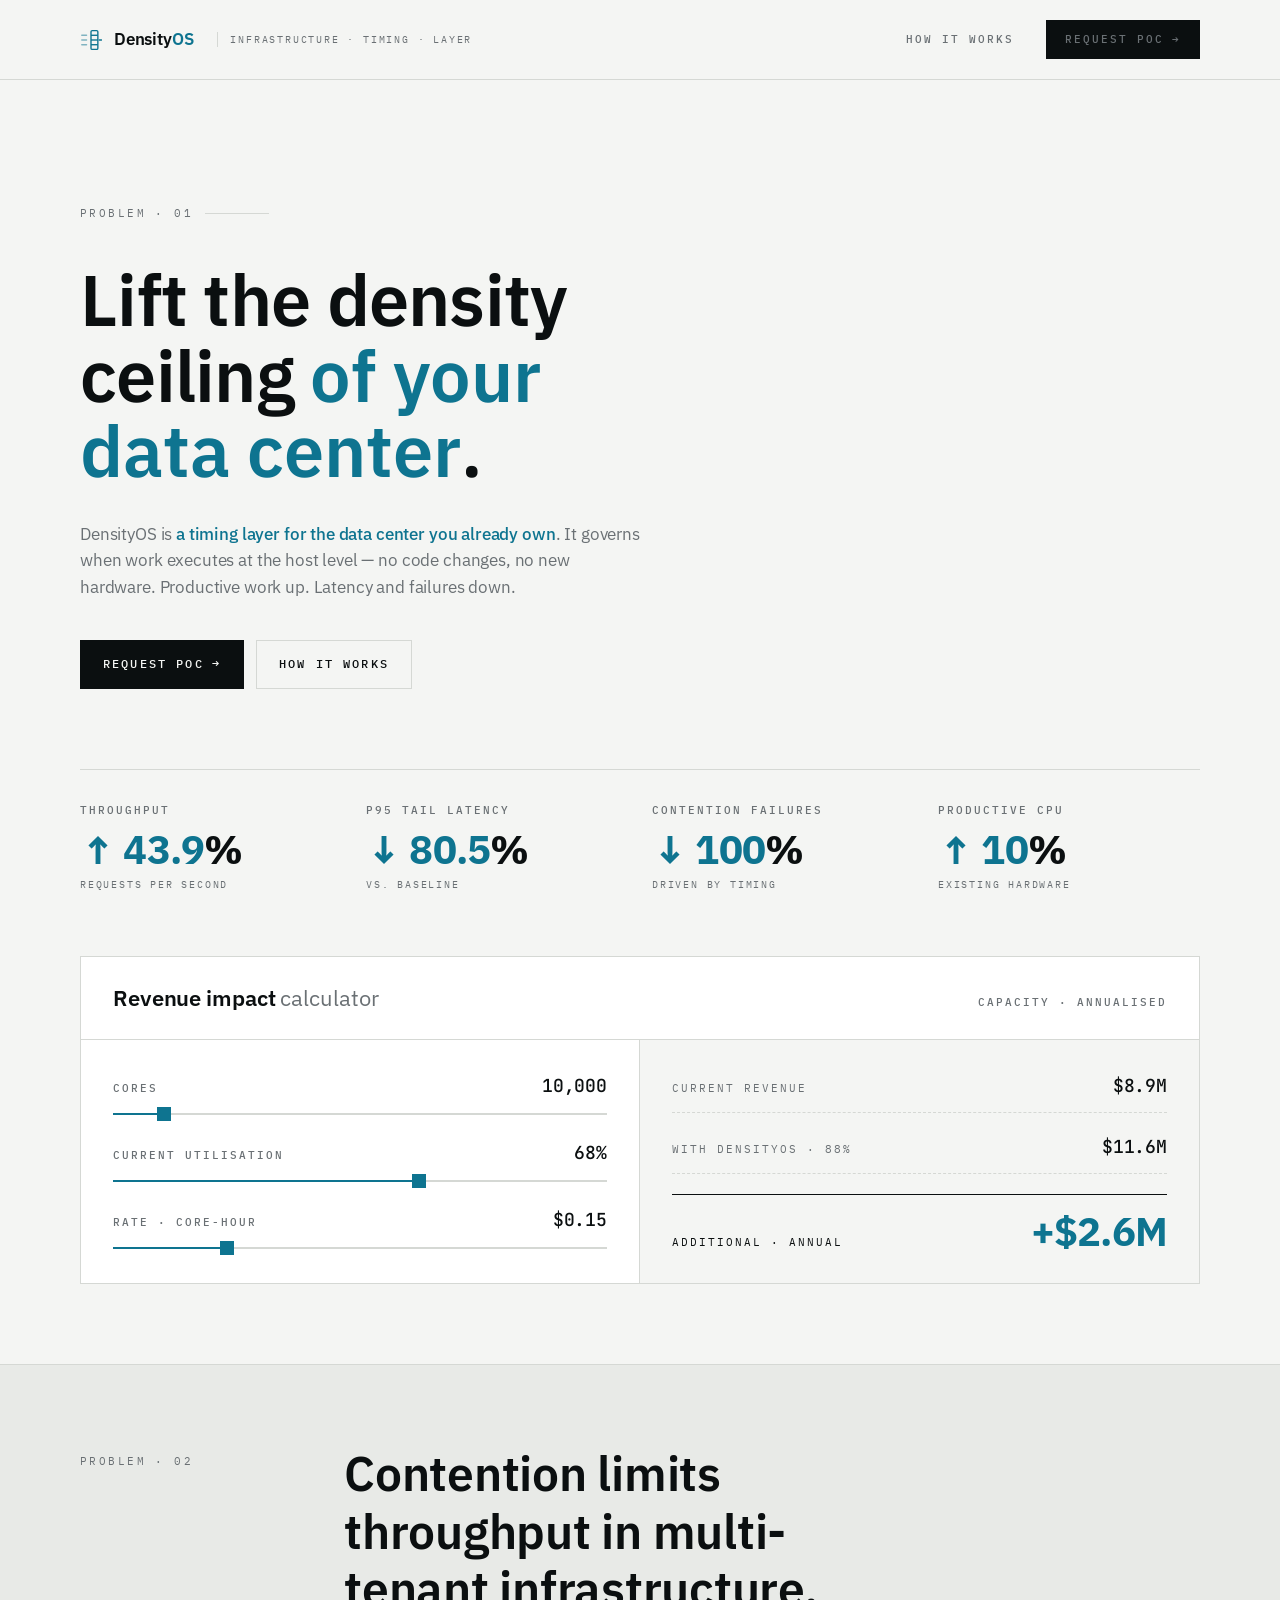
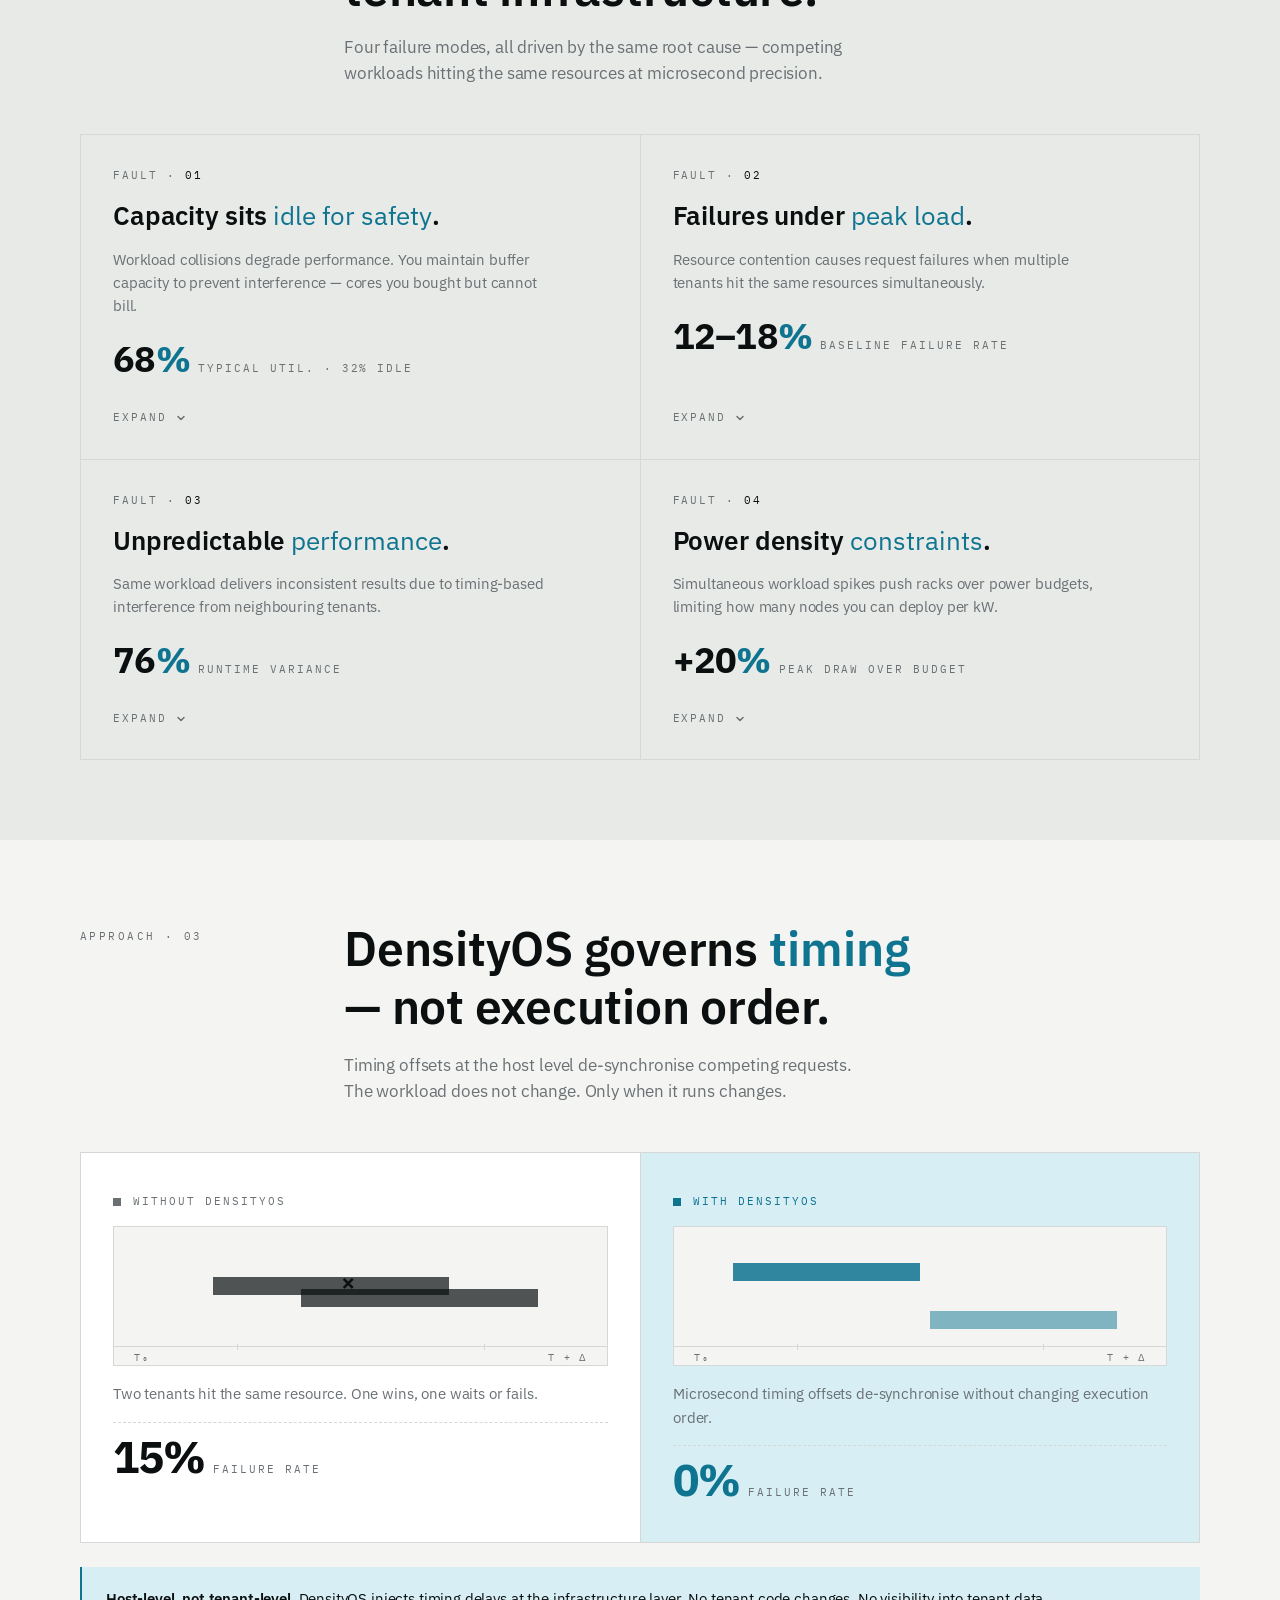
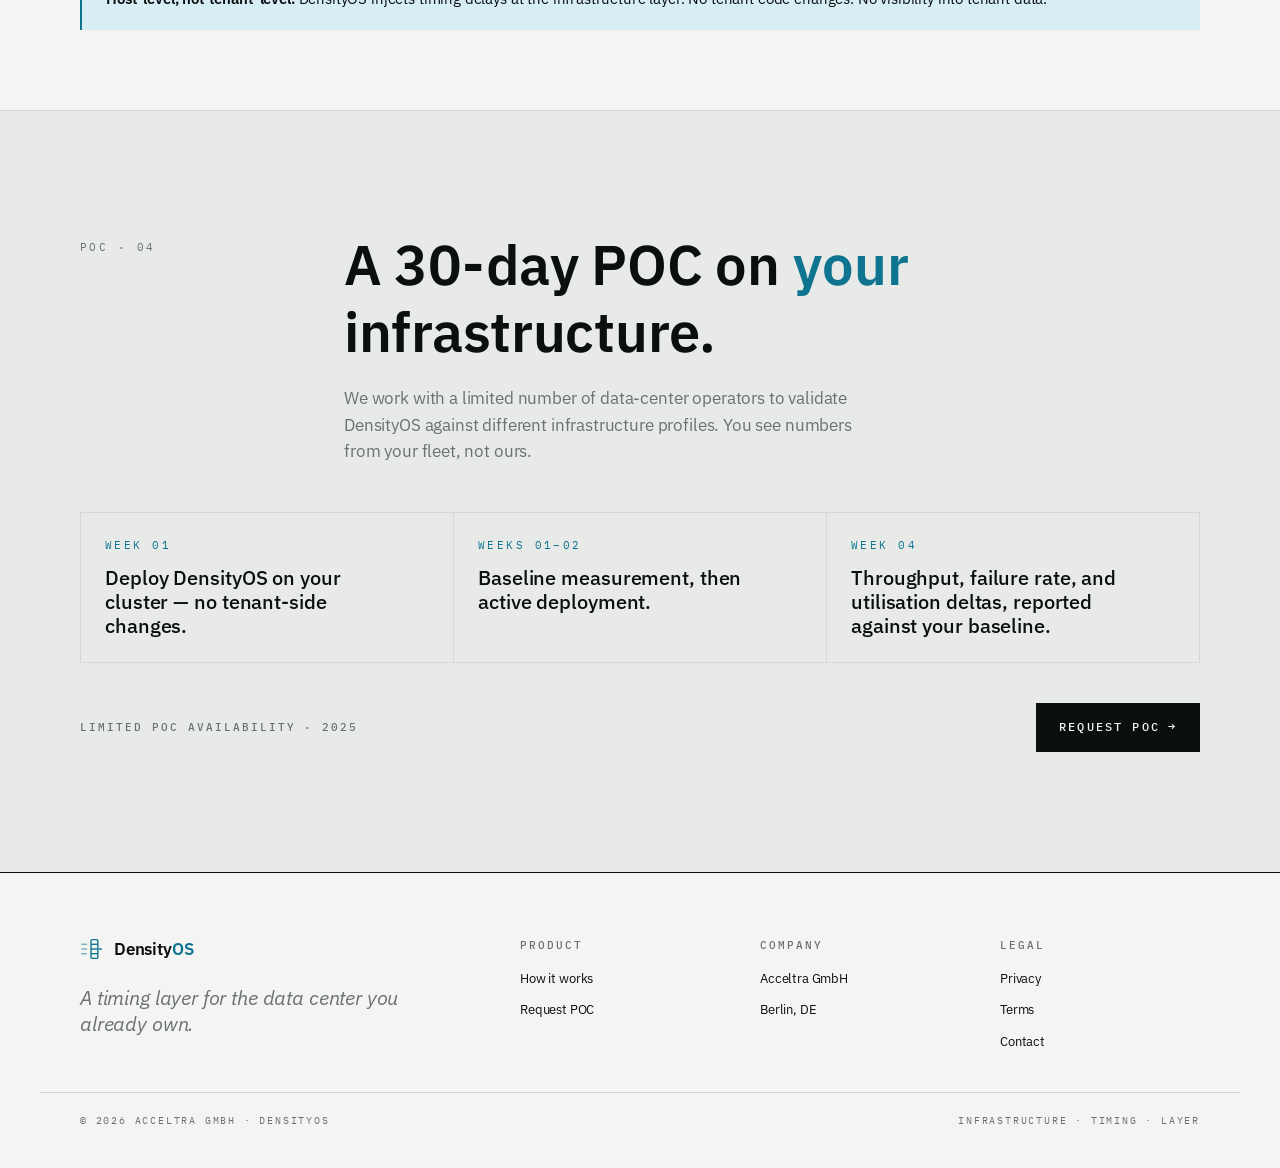
==== index.html @ 61a81c21 "Add DensityOS marketing site — index.html, styles.css, script.js Implements the homepage with hero s" ====
<!DOCTYPE html>
<html lang="en">
<head>
  <meta charset="UTF-8" />
  <meta name="viewport" content="width=device-width, initial-scale=1.0" />
  <title>DensityOS — A timing layer for the data center you already own</title>
  <meta name="description" content="DensityOS governs when workloads execute at the host level. No code changes, no new hardware. Claimed benchmark: +43.9% throughput, −80.5% P95 tail latency." />
  <link rel="stylesheet" href="styles.css" />
</head>
<body>

<header class="site-header">
  <nav class="nav-container" role="navigation" aria-label="Main navigation">
    <a href="index.html" class="brand" aria-label="DensityOS home">
      <svg class="brand-mark" viewBox="0 0 128 140" aria-hidden="true">
        <rect x="64" y="15" width="40" height="110" rx="7" ry="7" fill="none" stroke="currentColor" stroke-width="8" stroke-linejoin="round"></rect>
        <line x1="64" y1="42.5" x2="104" y2="42.5" stroke="currentColor" stroke-width="8"></line>
        <line x1="64" y1="70" x2="104" y2="70" stroke="currentColor" stroke-width="8"></line>
        <line x1="64" y1="97.5" x2="104" y2="97.5" stroke="currentColor" stroke-width="8"></line>
        <line x1="10" y1="42.5" x2="38" y2="42.5" stroke="currentColor" stroke-width="8" opacity="0.5" stroke-linecap="round"></line>
        <line x1="10" y1="70" x2="38" y2="70" stroke="currentColor" stroke-width="8" opacity="0.5" stroke-linecap="round"></line>
        <line x1="10" y1="97.5" x2="38" y2="97.5" stroke="currentColor" stroke-width="8" opacity="0.5" stroke-linecap="round"></line>
        <line x1="112" y1="70" x2="126" y2="70" stroke="currentColor" stroke-width="8" stroke-linecap="round"></line>
      </svg>
      <span class="brand-wordmark">Density<em>OS</em></span>
      <span class="brand-meta">Infrastructure · Timing · Layer</span>
    </a>
    <button class="nav-menu-btn" id="nav-menu-btn" aria-label="Toggle menu" aria-expanded="false" aria-controls="nav-links">
      <svg width="22" height="22" viewBox="0 0 22 22" fill="none" aria-hidden="true">
        <path d="M3 6h16M3 11h16M3 16h16" stroke="currentColor" stroke-width="1.5" stroke-linecap="round"/>
      </svg>
    </button>
    <div class="nav-links" id="nav-links">
      <a href="how-it-works.html">How it works</a>
      <a href="poc-signup.html" class="button button-primary" data-analytics="nav-request-poc">Request POC <span class="arrow">→</span></a>
    </div>
  </nav>
</header>

<main>

  <!-- Hero -->
  <section class="hero" aria-labelledby="hero-heading">
    <div class="container">
      <span class="hero-kicker">Problem · 01</span>
      <h1 id="hero-heading">Lift the density ceiling <em>of your data center</em>.</h1>
      <p class="hero-sub">DensityOS is <span class="signal-mark">a timing layer for the data center you already own</span>. It governs when work executes at the host level — no code changes, no new hardware. Productive work up. Latency and failures down.</p>
      <div class="hero-ctas">
        <a href="poc-signup.html" class="button button-primary button-lg" data-analytics="hero-request-poc">Request POC <span class="arrow">→</span></a>
        <a href="how-it-works.html" class="button button-ghost button-lg" data-analytics="hero-how-it-works">How it works</a>
      </div>

      <div class="hero-stats" aria-label="Benchmark results">
        <div class="hero-stat">
          <span class="label">Throughput</span>
          <span class="value"><em>↑ 43.9</em>%</span>
          <span class="sub">Requests per second</span>
        </div>
        <div class="hero-stat">
          <span class="label">P95 tail latency</span>
          <span class="value"><em>↓ 80.5</em>%</span>
          <span class="sub">vs. baseline</span>
        </div>
        <div class="hero-stat">
          <span class="label">Contention failures</span>
          <span class="value"><em>↓ 100</em>%</span>
          <span class="sub">Driven by timing</span>
        </div>
        <div class="hero-stat">
          <span class="label">Productive CPU</span>
          <span class="value"><em>↑ 10</em>%</span>
          <span class="sub">Existing hardware</span>
        </div>
      </div>

      <!-- Calculator -->
      <div class="calculator" role="region" aria-label="Revenue impact calculator">
        <div class="calculator-head">
          <p class="title">Revenue impact <em>calculator</em></p>
          <span class="label">Capacity · Annualised</span>
        </div>
        <div class="calculator-body">
          <div class="calculator-inputs">
            <div class="slider-field">
              <div class="slider-label-row">
                <label class="slider-label" for="cores">Cores</label>
                <span class="slider-value" id="cores-display" aria-live="polite">10,000</span>
              </div>
              <input type="range" id="cores" name="cores" min="1000" max="100000" step="1000" value="10000" />
            </div>
            <div class="slider-field">
              <div class="slider-label-row">
                <label class="slider-label" for="utilization">Current utilisation</label>
                <span class="slider-value" id="utilization-display" aria-live="polite">68%</span>
              </div>
              <input type="range" id="utilization" name="utilization" min="40" max="85" step="1" value="68" />
            </div>
            <div class="slider-field">
              <div class="slider-label-row">
                <label class="slider-label" for="rate">Rate · core-hour</label>
                <span class="slider-value" id="rate-display" aria-live="polite">$0.15</span>
              </div>
              <input type="range" id="rate" name="rate" min="0.05" max="0.50" step="0.01" value="0.15" />
            </div>
          </div>
          <div class="calculator-output" aria-live="polite">
            <div class="calc-row">
              <span class="calc-row-label">Current revenue</span>
              <span class="calc-row-value" id="current-revenue">—</span>
            </div>
            <div class="calc-row">
              <span class="calc-row-label">With DensityOS · 88%</span>
              <span class="calc-row-value" id="tws-revenue">—</span>
            </div>
            <div class="calc-highlight">
              <span class="calc-highlight-label">Additional · annual</span>
              <span class="calc-highlight-value" id="additional-revenue">—</span>
            </div>
          </div>
        </div>
      </div>
    </div>
  </section>

  <!-- Problem -->
  <section class="section section-surface" aria-labelledby="problem-heading">
    <div class="container">
      <div class="section-head">
        <span class="section-kicker">Problem · 02</span>
        <div>
          <h2 id="problem-heading">Contention limits throughput in multi-tenant infrastructure.</h2>
          <p class="section-sub">Four failure modes, all driven by the same root cause — competing workloads hitting the same resources at microsecond precision.</p>
        </div>
      </div>

      <div class="problem-grid" role="list">

        <div class="problem-card" role="listitem" tabindex="0" aria-expanded="false">
          <span class="card-idx">Fault · <span class="num">01</span></span>
          <h3 class="card-headline">Capacity sits <em>idle for safety</em>.</h3>
          <p class="card-desc">Workload collisions degrade performance. You maintain buffer capacity to prevent interference — cores you bought but cannot bill.</p>
          <div class="card-metric">
            <span class="big">68<em>%</em></span>
            <span class="unit">Typical util. · 32% idle</span>
          </div>
          <div class="card-expand">
            <span>Expand</span>
            <svg class="chevron" width="12" height="12" viewBox="0 0 12 12" fill="none" aria-hidden="true">
              <path d="M3 4.5l3 3 3-3" stroke="currentColor" stroke-width="1.5" stroke-linecap="round" stroke-linejoin="round"/>
            </svg>
          </div>
          <div class="expanded-content">
            <div>
              <p class="expanded-section-label">Symptom</p>
              <p class="problem-box">When Customer A's workload peaks at the same moment as Customer B's, both experience slowdowns. Operations solves this by leaving 30%+ headroom — cores that generate zero revenue but prevent SLA breaches.</p>
            </div>
            <div>
              <p class="expanded-section-label solution-label">With DensityOS</p>
              <p class="solution-box">Safe to run at <strong>88%</strong> utilisation. DensityOS prevents timing collisions by governing when workloads execute. Same hardware, no interference, 20 points more capacity you can bill.</p>
            </div>
          </div>
        </div>

        <div class="problem-card" role="listitem" tabindex="0" aria-expanded="false">
          <span class="card-idx">Fault · <span class="num">02</span></span>
          <h3 class="card-headline">Failures under <em>peak load</em>.</h3>
          <p class="card-desc">Resource contention causes request failures when multiple tenants hit the same resources simultaneously.</p>
          <div class="card-metric">
            <span class="big">12–18<em>%</em></span>
            <span class="unit">Baseline failure rate</span>
          </div>
          <div class="card-expand">
            <span>Expand</span>
            <svg class="chevron" width="12" height="12" viewBox="0 0 12 12" fill="none" aria-hidden="true">
              <path d="M3 4.5l3 3 3-3" stroke="currentColor" stroke-width="1.5" stroke-linecap="round" stroke-linejoin="round"/>
            </svg>
          </div>
          <div class="expanded-content">
            <div>
              <p class="expanded-section-label">Symptom</p>
              <p class="problem-box">Three tenants hit the same memory controller at microsecond precision. One gets the resource, two wait or fail. You issue SLA credits and customers escalate.</p>
            </div>
            <div>
              <p class="expanded-section-label solution-label">With DensityOS</p>
              <p class="solution-box"><strong>0%</strong> contention-driven failures. DensityOS staggers colliding requests by microseconds, eliminating failures at the resource level.</p>
            </div>
          </div>
        </div>

        <div class="problem-card" role="listitem" tabindex="0" aria-expanded="false">
          <span class="card-idx">Fault · <span class="num">03</span></span>
          <h3 class="card-headline">Unpredictable <em>performance</em>.</h3>
          <p class="card-desc">Same workload delivers inconsistent results due to timing-based interference from neighbouring tenants.</p>
          <div class="card-metric">
            <span class="big">76<em>%</em></span>
            <span class="unit">Runtime variance</span>
          </div>
          <div class="card-expand">
            <span>Expand</span>
            <svg class="chevron" width="12" height="12" viewBox="0 0 12 12" fill="none" aria-hidden="true">
              <path d="M3 4.5l3 3 3-3" stroke="currentColor" stroke-width="1.5" stroke-linecap="round" stroke-linejoin="round"/>
            </svg>
          </div>
          <div class="expanded-content">
            <div>
              <p class="expanded-section-label">Symptom</p>
              <p class="problem-box">Same job runs in 2.1 hours one time, 3.7 hours the next. The customer can't trust your SLAs or charge predictable pricing downstream.</p>
            </div>
            <div>
              <p class="expanded-section-label solution-label">With DensityOS</p>
              <p class="solution-box">Consistent runtime, every time. DensityOS eliminates timing variance by preventing neighbour interference — same cadence, predictable performance.</p>
            </div>
          </div>
        </div>

        <div class="problem-card" role="listitem" tabindex="0" aria-expanded="false">
          <span class="card-idx">Fault · <span class="num">04</span></span>
          <h3 class="card-headline">Power density <em>constraints</em>.</h3>
          <p class="card-desc">Simultaneous workload spikes push racks over power budgets, limiting how many nodes you can deploy per kW.</p>
          <div class="card-metric">
            <span class="big">+20<em>%</em></span>
            <span class="unit">Peak draw over budget</span>
          </div>
          <div class="card-expand">
            <span>Expand</span>
            <svg class="chevron" width="12" height="12" viewBox="0 0 12 12" fill="none" aria-hidden="true">
              <path d="M3 4.5l3 3 3-3" stroke="currentColor" stroke-width="1.5" stroke-linecap="round" stroke-linejoin="round"/>
            </svg>
          </div>
          <div class="expanded-content">
            <div>
              <p class="expanded-section-label">Symptom</p>
              <p class="problem-box">Tenants hit CPU and memory simultaneously; power draw spikes 20% above budget. You leave physical slots empty because the power infrastructure can't handle synchronous peaks.</p>
            </div>
            <div>
              <p class="expanded-section-label solution-label">With DensityOS</p>
              <p class="solution-box">De-synchronised execution smooths power draw. Peak stays within budget even with more nodes deployed — physical rack capacity you couldn't use before.</p>
            </div>
          </div>
        </div>

      </div>
    </div>
  </section>

  <!-- Before / After -->
  <section class="section" aria-labelledby="comparison-heading">
    <div class="container">
      <div class="section-head">
        <span class="section-kicker">Approach · 03</span>
        <div>
          <h2 id="comparison-heading">DensityOS governs <em>timing</em> — not execution order.</h2>
          <p class="section-sub">Timing offsets at the host level de-synchronise competing requests. The workload does not change. Only when it runs changes.</p>
        </div>
      </div>

      <div class="comparison-grid">
        <div class="comparison-panel without" role="img" aria-label="Without DensityOS: collisions, 15% failure rate">
          <span class="comparison-label">Without DensityOS</span>
          <div class="workload-viz" aria-hidden="true">
            <div class="workload-bar bar-a"></div>
            <div class="workload-bar bar-b"></div>
            <span class="collision-mark">×</span>
            <div class="viz-ruler"></div>
            <div class="viz-time"><span>t₀</span><span>t + Δ</span></div>
          </div>
          <p class="body-sm" style="color: var(--fg-muted);">Two tenants hit the same resource. One wins, one waits or fails.</p>
          <div class="comparison-metric">
            <span class="big">15%</span>
            <span class="unit">Failure rate</span>
          </div>
        </div>

        <div class="comparison-panel with-tws" role="img" aria-label="With DensityOS: staggered execution, 0% failure rate">
          <span class="comparison-label">With DensityOS</span>
          <div class="workload-viz" aria-hidden="true">
            <div class="workload-bar bar-a"></div>
            <div class="workload-bar bar-b"></div>
            <div class="viz-ruler"></div>
            <div class="viz-time"><span>t₀</span><span>t + Δ</span></div>
          </div>
          <p class="body-sm" style="color: var(--fg-muted);">Microsecond timing offsets de-synchronise without changing execution order.</p>
          <div class="comparison-metric">
            <span class="big">0%</span>
            <span class="unit">Failure rate</span>
          </div>
        </div>
      </div>

      <div class="info-box" style="margin-top: 24px;">
        <p><strong>Host-level, not tenant-level.</strong> DensityOS injects timing delays at the infrastructure layer. No tenant code changes. No visibility into tenant data.</p>
      </div>
    </div>
  </section>

  <!-- POC Section -->
  <section class="cta-section" aria-labelledby="poc-heading">
    <div class="container">
      <div class="section-head">
        <span class="section-kicker">POC · 04</span>
        <div>
          <h2 id="poc-heading">A 30-day POC on <em>your</em> infrastructure.</h2>
          <p class="section-sub">We work with a limited number of data-center operators to validate DensityOS against different infrastructure profiles. You see numbers from your fleet, not ours.</p>
        </div>
      </div>

      <ul class="poc-features" role="list">
        <li>
          <span class="step-label">Week 01</span>
          <span class="step-text">Deploy DensityOS on your cluster — no tenant-side changes.</span>
        </li>
        <li>
          <span class="step-label">Weeks 01–02</span>
          <span class="step-text">Baseline measurement, then active deployment.</span>
        </li>
        <li>
          <span class="step-label">Week 04</span>
          <span class="step-text">Throughput, failure rate, and utilisation deltas, reported against your baseline.</span>
        </li>
      </ul>

      <div style="display:flex; justify-content:space-between; align-items:center; margin-top: var(--sp-8); gap: var(--sp-5); flex-wrap: wrap;">
        <p class="label">Limited POC availability · 2025</p>
        <a href="poc-signup.html" class="button button-primary button-lg" data-analytics="poc-request-cta">Request POC <span class="arrow">→</span></a>
      </div>
    </div>
  </section>

</main>

<footer class="site-footer">
  <div class="footer-inner">
    <div class="footer-brand">
      <a href="index.html" class="brand" style="margin-bottom: var(--sp-2);">
        <svg class="brand-mark" viewBox="0 0 128 140" aria-hidden="true">
          <rect x="64" y="15" width="40" height="110" rx="7" ry="7" fill="none" stroke="currentColor" stroke-width="8" stroke-linejoin="round"></rect>
          <line x1="64" y1="42.5" x2="104" y2="42.5" stroke="currentColor" stroke-width="8"></line>
          <line x1="64" y1="70" x2="104" y2="70" stroke="currentColor" stroke-width="8"></line>
          <line x1="64" y1="97.5" x2="104" y2="97.5" stroke="currentColor" stroke-width="8"></line>
          <line x1="10" y1="42.5" x2="38" y2="42.5" stroke="currentColor" stroke-width="8" opacity="0.5" stroke-linecap="round"></line>
          <line x1="10" y1="70" x2="38" y2="70" stroke="currentColor" stroke-width="8" opacity="0.5" stroke-linecap="round"></line>
          <line x1="10" y1="97.5" x2="38" y2="97.5" stroke="currentColor" stroke-width="8" opacity="0.5" stroke-linecap="round"></line>
          <line x1="112" y1="70" x2="126" y2="70" stroke="currentColor" stroke-width="8" stroke-linecap="round"></line>
        </svg>
        <span class="brand-wordmark">Density<em>OS</em></span>
      </a>
      <p class="footer-tag"><em>A timing layer for the data center you already own.</em></p>
    </div>
    <div class="footer-col">
      <h5>Product</h5>
      <ul>
        <li><a href="how-it-works.html">How it works</a></li>
        <li><a href="poc-signup.html">Request POC</a></li>
      </ul>
    </div>
    <div class="footer-col">
      <h5>Company</h5>
      <ul>
        <li><a href="#">Acceltra GmbH</a></li>
        <li><a href="#">Berlin, DE</a></li>
      </ul>
    </div>
    <div class="footer-col">
      <h5>Legal</h5>
      <ul>
        <li><a href="#">Privacy</a></li>
        <li><a href="#">Terms</a></li>
        <li><a href="#">Contact</a></li>
      </ul>
    </div>
  </div>
  <div class="footer-bar">
    <span>© 2026 Acceltra GmbH · DensityOS</span>
    <span>Infrastructure · Timing · Layer</span>
  </div>
</footer>

<script src="script.js"></script>
</body>
</html>
---- styles.css ----
/* =============================================================
   DensityOS — Signal design system
   Light (Schematic) default. Dark (Oscilloscope) via data-theme.
   Square corners. 1px hairlines. Reserved SIGNAL cyan.
   ============================================================= */

@import url('https://fonts.googleapis.com/css2?family=IBM+Plex+Sans:wght@300;400;500;600;700&family=IBM+Plex+Mono:wght@400;500;600&family=JetBrains+Mono:wght@400;500;700&display=swap');

:root {
  /* Signal palette */
  --signal:       #22D3EE;
  --signal-trace: #0E7490;
  --signal-deep:  #0F5A6B;
  --signal-wash:  #D6EEF4;

  /* Neutrals */
  --graphite:      #0B0F10;
  --graphite-2:    #151A1C;
  --graphite-grid: #1C2124;
  --ink-inverse:   #F1F2F0;
  --paper:         #F4F5F3;
  --paper-2:       #E8EAE7;
  --paper-grid:    #D5D8D4;
  --paper-pure:    #FFFFFF;
  --ink:           #0B0F10;
  --muted:         #6A7074;
  --line:          #E4E4DF;

  /* Semantic — default Schematic (light) */
  --bg:         var(--paper);
  --bg-surface: var(--paper-2);
  --bg-pure:    var(--paper-pure);
  --fg:         var(--ink);
  --fg-muted:   var(--muted);
  --grid:       var(--paper-grid);
  --accent:     var(--signal-trace);
  --accent-alt: var(--signal);
  --accent-wash: var(--signal-wash);

  /* Fonts */
  --font-display:   'IBM Plex Sans', system-ui, sans-serif;
  --font-body:      'IBM Plex Sans', system-ui, sans-serif;
  --font-mono:      'IBM Plex Mono', ui-monospace, monospace;
  --font-data:      'JetBrains Mono', ui-monospace, monospace;

  /* Type scale */
  --fs-micro: 10px;
  --fs-label: 11px;
  --fs-small: 13px;
  --fs-body:  15px;
  --fs-body-lg: 17px;
  --fs-h4: 22px;
  --fs-h3: 32px;
  --fs-h2: 40px;
  --fs-h1: 56px;

  /* Line heights */
  --lh-tight: 1.05;
  --lh-snug:  1.2;
  --lh-body:  1.55;
  --lh-loose: 1.7;

  /* Tracking */
  --ls-display: -0.015em;
  --ls-body:    -0.01em;
  --ls-label:   0.18em;
  --ls-kicker:  0.22em;
  --ls-data:    0.14em;

  /* Spacing */
  --sp-1: 4px; --sp-2: 8px; --sp-3: 12px; --sp-4: 16px;
  --sp-5: 20px; --sp-6: 24px; --sp-7: 32px; --sp-8: 40px;
  --sp-9: 48px; --sp-10: 64px; --sp-11: 80px; --sp-12: 120px;

  /* Radii: square by default */
  --r-0: 0px;
  --r-1: 2px;

  /* Borders */
  --bd-hair:   1px solid var(--grid);
  --bd-ink:    1px solid var(--fg);
  --bd-accent: 1.5px solid var(--accent);
  --bd-dashed: 1px dashed var(--grid);

  /* Motion */
  --ease-signal: cubic-bezier(0.2, 0.6, 0.2, 1);
  --dur-quick: 120ms;
  --dur-base:  200ms;
}

/* ---------- Oscilloscope (dark) — available via data-theme="dark" ---------- */
[data-theme="dark"] {
  --bg:         var(--graphite);
  --bg-surface: var(--graphite-2);
  --bg-pure:    var(--graphite);
  --fg:         var(--ink-inverse);
  --grid:       var(--graphite-grid);
  --accent:     var(--signal);
  --accent-alt: var(--signal-deep);
  --accent-wash: rgba(34,211,238,0.12);
  --bd-hair:   1px solid var(--graphite-grid);
  --bd-dashed: 1px dashed var(--graphite-grid);
}

*, *::before, *::after { box-sizing: border-box; margin: 0; padding: 0; }
html { scroll-behavior: smooth; }

body {
  background: var(--bg);
  color: var(--fg);
  font-family: var(--font-body);
  font-size: var(--fs-body);
  line-height: var(--lh-body);
  font-weight: 400;
  letter-spacing: var(--ls-body);
  -webkit-font-smoothing: antialiased;
  -moz-osx-font-smoothing: grayscale;
}

img, svg { display: block; max-width: 100%; }

a {
  color: var(--accent);
  text-decoration: none;
  transition: color var(--dur-quick) var(--ease-signal);
}
a:hover { color: var(--fg); }

::selection { background: var(--accent); color: var(--bg); }

/* ---------- Typography ----------
   Per Signal spec: display & body are IBM Plex Sans.
   All type is set in IBM Plex Sans — no serif, no italic.
   Emphasis uses weight (600) or the signal-mark cyan utility.
   Data numbers use JetBrains Mono; labels/kickers use IBM Plex Mono uppercase. */
h1, .h1 {
  font-family: var(--font-display);
  font-size: var(--fs-h1);
  line-height: var(--lh-tight);
  letter-spacing: -0.01em;
  font-weight: 600;
  color: var(--fg);
}
h2, .h2 {
  font-family: var(--font-display);
  font-size: var(--fs-h2);
  line-height: var(--lh-snug);
  letter-spacing: -0.005em;
  font-weight: 600;
  color: var(--fg);
}
h3, .h3 {
  font-family: var(--font-display);
  font-size: var(--fs-h3);
  line-height: var(--lh-snug);
  font-weight: 600;
  color: var(--fg);
}
h1 em, h2 em, h3 em, .h1 em, .h2 em, .h3 em {
  font-family: var(--font-display);
  font-style: normal;
  font-weight: 400;
  letter-spacing: 0;
  color: var(--fg);
}
h4, .h4 {
  font-family: var(--font-display);
  font-size: var(--fs-h4);
  font-weight: 500;
  line-height: var(--lh-snug);
  letter-spacing: var(--ls-body);
  color: var(--fg);
}

h1 em, h2 em, h3 em, h4 em,
.h1 em, .h2 em, .h3 em {
  font-style: normal;
  font-weight: 600;
  color: var(--accent);
}

p { color: var(--fg); }
p.muted { color: var(--fg-muted); }
strong, b { font-weight: 600; }

/* ---------- Labels, kickers, data ---------- */
.label, .kicker, .eyebrow {
  font-family: var(--font-mono);
  font-size: var(--fs-label);
  text-transform: uppercase;
  letter-spacing: var(--ls-label);
  color: var(--fg-muted);
  font-weight: 500;
}
.kicker-accent { color: var(--accent); }

.kicker-row {
  display: inline-flex;
  align-items: center;
  gap: var(--sp-2);
}
.kicker-row::after {
  content: '';
  width: 28px;
  height: 1px;
  background: var(--grid);
}

.micro {
  font-family: var(--font-mono);
  font-size: var(--fs-micro);
  text-transform: uppercase;
  letter-spacing: var(--ls-label);
  color: var(--fg-muted);
  font-weight: 500;
}

.data, .metric-value {
  font-family: var(--font-data);
  font-feature-settings: 'tnum';
  font-variant-numeric: tabular-nums;
}

/* Rule accent — 2px × 28px */
.rule-accent {
  border: 0;
  border-top: 2px solid var(--accent);
  width: 28px;
  margin: 0 0 var(--sp-5) 0;
}

hr {
  border: 0;
  border-top: var(--bd-hair);
  margin: var(--sp-8) 0;
}

/* ---------- Layout ---------- */
.container {
  max-width: 1200px;
  margin: 0 auto;
  padding: 0 var(--sp-8);
}
.container-narrow {
  max-width: 780px;
  margin: 0 auto;
  padding: 0 var(--sp-8);
}

.section { padding: var(--sp-11) 0; }
.section-tight { padding: var(--sp-10) 0; }
.section-surface { background: var(--bg-surface); }

/* ---------- Header ---------- */
.site-header {
  position: sticky;
  top: 0;
  z-index: 100;
  background: var(--bg);
  border-bottom: var(--bd-hair);
}

.nav-container {
  max-width: 1200px;
  margin: 0 auto;
  padding: var(--sp-5) var(--sp-8);
  display: flex;
  align-items: center;
  justify-content: space-between;
  gap: var(--sp-6);
}

.brand {
  display: flex;
  align-items: center;
  gap: var(--sp-3);
  text-decoration: none;
  color: var(--fg);
}
.brand:hover { color: var(--fg); }

.brand-mark {
  width: 22px;
  height: 24px;
  color: var(--accent);
  flex-shrink: 0;
}

.brand-wordmark {
  font-family: var(--font-display);
  font-weight: 600;
  font-size: 17px;
  letter-spacing: -0.01em;
  color: var(--fg);
  line-height: 1;
}
.brand-wordmark em {
  font-style: normal;
  color: var(--accent);
  font-weight: 600;
}

.brand-meta {
  font-family: var(--font-mono);
  font-size: var(--fs-micro);
  text-transform: uppercase;
  letter-spacing: var(--ls-label);
  color: var(--fg-muted);
  margin-left: var(--sp-3);
  padding-left: var(--sp-3);
  border-left: var(--bd-hair);
}

.nav-links {
  display: flex;
  align-items: center;
  gap: var(--sp-7);
}
.nav-links a {
  font-family: var(--font-mono);
  font-size: var(--fs-label);
  text-transform: uppercase;
  letter-spacing: var(--ls-label);
  color: var(--fg-muted);
  font-weight: 500;
  transition: color var(--dur-quick) var(--ease-signal);
}
.nav-links a:not(.button):hover,
.nav-links a:not(.button)[aria-current="page"] { color: var(--fg); }

.nav-links .button { letter-spacing: var(--ls-label); }
.nav-links a.button-primary[aria-current="page"] { color: var(--bg); }
.nav-links a.button-primary[aria-current="page"]:hover { color: var(--bg-pure); }

.nav-menu-btn {
  display: none;
  background: none;
  border: none;
  cursor: pointer;
  color: var(--fg);
  padding: var(--sp-1);
}

/* ---------- Buttons ---------- */
.button {
  display: inline-flex;
  align-items: center;
  justify-content: center;
  gap: var(--sp-2);
  padding: 10px 18px;
  font-family: var(--font-mono);
  font-size: var(--fs-label);
  font-weight: 500;
  text-transform: uppercase;
  letter-spacing: var(--ls-label);
  border-radius: var(--r-0);
  cursor: pointer;
  text-decoration: none;
  white-space: nowrap;
  transition: background var(--dur-quick) var(--ease-signal),
              color var(--dur-quick) var(--ease-signal),
              border-color var(--dur-quick) var(--ease-signal);
  border: 1px solid transparent;
}
.button:hover { text-decoration: none; }

.button-primary {
  background: var(--fg);
  color: var(--bg);
  border-color: var(--fg);
}
.button-primary:hover {
  background: var(--accent);
  color: var(--bg-pure);
  border-color: var(--accent);
}

.button-secondary {
  background: transparent;
  color: var(--fg);
  border-color: var(--fg);
}
.button-secondary:hover {
  background: var(--fg);
  color: var(--bg);
}

.button-ghost {
  background: transparent;
  color: var(--fg);
  border-color: var(--grid);
}
.button-ghost:hover {
  border-color: var(--fg);
  color: var(--fg);
}

.button-lg { padding: 14px 22px; font-size: 12px; }

.button .arrow {
  font-family: var(--font-mono);
  font-weight: 500;
  transition: transform var(--dur-base) var(--ease-signal);
}
.button:hover .arrow { transform: translateX(3px); }

/* ---------- Hero ---------- */
.hero {
  padding: var(--sp-12) 0 var(--sp-11);
  border-bottom: var(--bd-hair);
}

.hero-kicker {
  display: inline-flex;
  align-items: center;
  gap: var(--sp-3);
  font-family: var(--font-mono);
  font-size: var(--fs-label);
  text-transform: uppercase;
  letter-spacing: var(--ls-kicker);
  color: var(--fg-muted);
  margin-bottom: var(--sp-8);
}
.hero-kicker::after {
  content: '';
  width: 64px;
  height: 1px;
  background: var(--grid);
}

.hero h1 {
  max-width: 14ch;
  font-size: clamp(40px, 6vw, 72px);
  margin-bottom: var(--sp-7);
}

.hero-sub {
  font-size: var(--fs-body-lg);
  line-height: var(--lh-body);
  color: var(--fg-muted);
  max-width: 56ch;
  margin-bottom: var(--sp-8);
}
.hero-sub em {
  font-family: var(--font-display);
  font-style: normal;
  color: var(--fg);
}
.signal-mark {
  color: var(--accent);
  font-weight: 500;
  font-style: normal;
}

.hero-ctas {
  display: flex;
  gap: var(--sp-3);
  flex-wrap: wrap;
  margin-bottom: var(--sp-11);
}

/* Hero stats strip */
.hero-stats {
  margin-top: var(--sp-10);
  padding-top: var(--sp-7);
  border-top: var(--bd-hair);
  display: grid;
  grid-template-columns: repeat(4, 1fr);
  gap: var(--sp-6);
}
.hero-stat {
  display: flex;
  flex-direction: column;
  gap: var(--sp-2);
}
.hero-stat .label { margin-bottom: 2px; }
.hero-stat .value {
  font-family: var(--font-display);
  font-weight: 700;
  font-size: 40px;
  line-height: 1;
  letter-spacing: -0.02em;
  color: var(--fg);
  font-variant-numeric: tabular-nums;
  font-feature-settings: 'tnum';
}
.hero-stat .value em {
  font-style: normal;
  color: var(--accent);
}
.hero-stat .sub {
  font-family: var(--font-mono);
  font-size: var(--fs-micro);
  text-transform: uppercase;
  letter-spacing: var(--ls-label);
  color: var(--fg-muted);
}

/* ---------- Calculator ---------- */
.calculator {
  margin-top: var(--sp-10);
  border: var(--bd-hair);
  background: var(--bg-pure);
}

.calculator-head {
  padding: var(--sp-6) var(--sp-7);
  border-bottom: var(--bd-hair);
  display: flex;
  justify-content: space-between;
  align-items: baseline;
  gap: var(--sp-4);
}
.calculator-head .title {
  font-family: var(--font-display);
  font-size: 22px;
  font-weight: 600;
  letter-spacing: -0.005em;
  color: var(--fg);
}
.calculator-head .title em {
  font-family: var(--font-display);
  font-style: normal;
  font-weight: 400;
  color: var(--fg-muted);
  letter-spacing: 0;
}

.calculator-body {
  display: grid;
  grid-template-columns: 1fr 1fr;
}
.calculator-inputs {
  padding: var(--sp-7);
  border-right: var(--bd-hair);
  display: flex;
  flex-direction: column;
  gap: var(--sp-6);
}
.calculator-output {
  padding: var(--sp-7);
  background: var(--bg);
  display: flex;
  flex-direction: column;
  gap: var(--sp-5);
}

.slider-field {
  display: flex;
  flex-direction: column;
  gap: var(--sp-2);
}
.slider-label-row {
  display: flex;
  justify-content: space-between;
  align-items: baseline;
  gap: var(--sp-4);
}
.slider-label {
  font-family: var(--font-mono);
  font-size: var(--fs-label);
  text-transform: uppercase;
  letter-spacing: var(--ls-label);
  color: var(--fg-muted);
  font-weight: 500;
}
.slider-value {
  font-family: var(--font-data);
  font-size: 18px;
  font-weight: 500;
  color: var(--fg);
  font-variant-numeric: tabular-nums;
}

input[type="range"] {
  -webkit-appearance: none;
  appearance: none;
  width: 100%;
  height: 2px;
  background: var(--grid);
  outline: none;
  cursor: pointer;
  border-radius: 0;
}
input[type="range"]::-webkit-slider-thumb {
  -webkit-appearance: none;
  width: 14px; height: 14px;
  background: var(--accent);
  border-radius: 0;
  cursor: pointer;
  border: none;
}
input[type="range"]::-moz-range-thumb {
  width: 14px; height: 14px;
  background: var(--accent);
  border-radius: 0;
  cursor: pointer;
  border: none;
}

.calc-row {
  display: flex;
  justify-content: space-between;
  align-items: baseline;
  padding-bottom: var(--sp-3);
  border-bottom: var(--bd-dashed);
  gap: var(--sp-4);
}
.calc-row-label {
  font-family: var(--font-mono);
  font-size: var(--fs-label);
  text-transform: uppercase;
  letter-spacing: var(--ls-label);
  color: var(--fg-muted);
}
.calc-row-value {
  font-family: var(--font-data);
  font-size: 18px;
  font-weight: 500;
  color: var(--fg);
  font-variant-numeric: tabular-nums;
}

.calc-highlight {
  margin-top: auto;
  padding-top: var(--sp-4);
  border-top: 1px solid var(--fg);
  display: flex;
  justify-content: space-between;
  align-items: baseline;
  gap: var(--sp-4);
}
.calc-highlight-label {
  font-family: var(--font-mono);
  font-size: var(--fs-label);
  text-transform: uppercase;
  letter-spacing: var(--ls-label);
  color: var(--fg);
}
.calc-highlight-value {
  font-family: var(--font-display);
  font-weight: 700;
  font-size: 40px;
  letter-spacing: -0.02em;
  color: var(--accent);
  font-variant-numeric: tabular-nums;
  line-height: 1;
}

/* ---------- Section heading block ---------- */
.section-head {
  display: grid;
  grid-template-columns: 200px 1fr;
  gap: var(--sp-10);
  margin-bottom: var(--sp-9);
  align-items: start;
}
.section-head .section-kicker {
  font-family: var(--font-mono);
  font-size: var(--fs-label);
  text-transform: uppercase;
  letter-spacing: var(--ls-kicker);
  color: var(--fg-muted);
  padding-top: var(--sp-2);
}
.section-head h2 {
  font-size: clamp(32px, 4vw, 48px);
  max-width: 20ch;
}
.section-head .section-sub {
  color: var(--fg-muted);
  font-size: var(--fs-body-lg);
  max-width: 52ch;
  margin-top: var(--sp-4);
}

@media (max-width: 720px) {
  .section-head {
    grid-template-columns: 1fr;
    gap: var(--sp-4);
  }
}

/* ---------- Problem cards ---------- */
.problem-grid {
  display: grid;
  grid-template-columns: repeat(2, 1fr);
  gap: 0;
  border-top: var(--bd-hair);
  border-left: var(--bd-hair);
}

.problem-card {
  cursor: pointer;
  border-right: var(--bd-hair);
  border-bottom: var(--bd-hair);
  padding: var(--sp-7);
  background: transparent;
  transition: background var(--dur-base) var(--ease-signal);
  user-select: none;
  display: flex;
  flex-direction: column;
  gap: var(--sp-4);
}
.problem-card:hover {
  background: var(--accent-wash);
}
.problem-card[aria-expanded="true"] {
  background: var(--bg-pure);
}

.problem-card .card-idx {
  font-family: var(--font-mono);
  font-size: var(--fs-label);
  text-transform: uppercase;
  letter-spacing: var(--ls-label);
  color: var(--fg-muted);
}
.problem-card .card-idx .num { color: var(--fg); }
.problem-card[aria-expanded="true"] .card-idx .num { color: var(--accent); }

.problem-card .card-headline {
  font-family: var(--font-display);
  font-size: 26px;
  line-height: var(--lh-snug);
  font-weight: 600;
  letter-spacing: -0.005em;
  color: var(--fg);
}
.problem-card .card-headline em {
  font-family: var(--font-display);
  font-style: normal;
  font-weight: 400;
}
.problem-card .card-desc {
  color: var(--fg-muted);
  font-size: var(--fs-body);
  max-width: 48ch;
}

.card-metric {
  display: flex;
  align-items: baseline;
  gap: var(--sp-2);
  font-family: var(--font-data);
  font-feature-settings: 'tnum';
  font-variant-numeric: tabular-nums;
  margin-top: var(--sp-2);
}
.card-metric .big {
  font-family: var(--font-display);
  font-weight: 700;
  font-size: 36px;
  letter-spacing: -0.02em;
  color: var(--fg);
  line-height: 1;
}
.card-metric .big em { font-style: normal; color: var(--accent); }
.card-metric .unit {
  font-family: var(--font-mono);
  font-size: var(--fs-label);
  text-transform: uppercase;
  letter-spacing: var(--ls-label);
  color: var(--fg-muted);
}

.card-expand {
  display: flex;
  align-items: center;
  gap: var(--sp-2);
  margin-top: auto;
  padding-top: var(--sp-4);
  font-family: var(--font-mono);
  font-size: var(--fs-label);
  text-transform: uppercase;
  letter-spacing: var(--ls-label);
  color: var(--fg-muted);
  transition: color var(--dur-quick) var(--ease-signal);
}
.problem-card:hover .card-expand,
.problem-card[aria-expanded="true"] .card-expand {
  color: var(--accent);
}

.chevron { transition: transform var(--dur-base) var(--ease-signal); }

.expanded-content {
  display: none;
  margin-top: var(--sp-5);
  padding-top: var(--sp-5);
  border-top: var(--bd-dashed);
  display: none;
  flex-direction: column;
  gap: var(--sp-4);
}
.problem-card[aria-expanded="true"] .expanded-content { display: flex; }
.problem-card[aria-expanded="true"] .chevron { transform: rotate(180deg); }

.expanded-section-label {
  font-family: var(--font-mono);
  font-size: var(--fs-label);
  text-transform: uppercase;
  letter-spacing: var(--ls-label);
  color: var(--fg-muted);
  margin-bottom: var(--sp-2);
}
.expanded-section-label.solution-label {
  color: var(--accent);
}

/* Solution panel: tinted cyan wash to draw attention to "with DensityOS" */
.expanded-content > div:has(> .solution-label) {
  background: var(--signal-wash);
  border-left: 2px solid var(--accent);
  padding: var(--sp-4) var(--sp-5);
  margin: calc(var(--sp-1) * -1) calc(var(--sp-1) * -1);
}
.expanded-content > div:has(> .solution-label) .solution-label {
  margin-bottom: var(--sp-2);
}

.problem-box, .solution-box {
  font-size: var(--fs-body);
  line-height: var(--lh-body);
  color: var(--fg);
}
.solution-box { color: var(--fg); }
.solution-box strong {
  color: var(--accent);
  font-weight: 700;
}

@media (max-width: 780px) {
  .problem-grid { grid-template-columns: 1fr; }
}

/* ---------- Comparison (before / after) ---------- */
.comparison-grid {
  display: grid;
  grid-template-columns: 1fr 1fr;
  gap: 0;
  border: var(--bd-hair);
  background: var(--bg-pure);
}

.comparison-panel {
  padding: var(--sp-8) var(--sp-7);
  display: flex;
  flex-direction: column;
  gap: var(--sp-4);
}
.comparison-panel + .comparison-panel {
  border-left: var(--bd-hair);
}
.comparison-panel.with-tws {
  background: var(--accent-wash);
}

.comparison-label {
  font-family: var(--font-mono);
  font-size: var(--fs-label);
  text-transform: uppercase;
  letter-spacing: var(--ls-label);
  color: var(--fg-muted);
  display: flex;
  align-items: center;
  gap: var(--sp-3);
}
.comparison-label::before {
  content: '';
  width: 8px; height: 8px;
  background: var(--fg-muted);
  display: inline-block;
}
.with-tws .comparison-label::before { background: var(--accent); }
.with-tws .comparison-label { color: var(--accent); }

.workload-viz {
  background: var(--bg);
  border: var(--bd-hair);
  padding: var(--sp-5);
  position: relative;
  height: 140px;
  overflow: hidden;
}

.workload-bar {
  position: absolute;
  height: 18px;
  border-radius: 0;
}
.without .workload-bar { background: var(--fg-muted); opacity: 0.4; }
.without .bar-a { top: 50px; left: 20%; width: 48%; background: var(--fg); opacity: 0.7; }
.without .bar-b { top: 62px; left: 38%; width: 48%; background: var(--fg); opacity: 0.7; }

.with-tws .bar-a { top: 36px; left: 12%; width: 38%; background: var(--accent); opacity: 0.85; }
.with-tws .bar-b { top: 84px; left: 52%; width: 38%; background: var(--accent); opacity: 0.5; }

.collision-mark {
  position: absolute;
  top: 42px;
  left: calc(38% + 8%);
  font-family: var(--font-mono);
  font-weight: 600;
  font-size: 24px;
  color: var(--fg);
  line-height: 1;
}

.viz-ruler {
  position: absolute;
  left: 0; right: 0;
  bottom: 18px;
  height: 1px;
  background: var(--grid);
}
.viz-ruler::before,
.viz-ruler::after {
  content: '';
  position: absolute;
  bottom: -3px;
  width: 1px;
  height: 6px;
  background: var(--grid);
}
.viz-ruler::before { left: 25%; }
.viz-ruler::after  { left: 75%; }

.viz-time {
  position: absolute;
  bottom: 0;
  left: var(--sp-5);
  right: var(--sp-5);
  display: flex;
  justify-content: space-between;
  font-family: var(--font-mono);
  font-size: var(--fs-micro);
  text-transform: uppercase;
  letter-spacing: var(--ls-label);
  color: var(--fg-muted);
}

.comparison-metric {
  display: flex;
  align-items: baseline;
  gap: var(--sp-2);
  padding-top: var(--sp-3);
  border-top: var(--bd-dashed);
}
.comparison-metric .big {
  font-family: var(--font-display);
  font-weight: 700;
  font-size: 44px;
  letter-spacing: -0.02em;
  color: var(--fg);
  line-height: 1;
  font-variant-numeric: tabular-nums;
}
.with-tws .comparison-metric .big { color: var(--accent); }
.comparison-metric .unit {
  font-family: var(--font-mono);
  font-size: var(--fs-label);
  text-transform: uppercase;
  letter-spacing: var(--ls-label);
  color: var(--fg-muted);
}

/* ---------- Info boxes ---------- */
.info-box {
  padding: var(--sp-5) var(--sp-6);
  background: var(--accent-wash);
  border-left: 2px solid var(--accent);
  font-size: var(--fs-body);
  color: var(--fg);
}

/* ---------- Form elements ---------- */
label {
  display: block;
  font-family: var(--font-mono);
  font-size: var(--fs-label);
  font-weight: 500;
  text-transform: uppercase;
  letter-spacing: var(--ls-label);
  color: var(--fg-muted);
  margin-bottom: var(--sp-2);
}
label .required { color: var(--accent); margin-left: 4px; }
label .optional { color: var(--fg-muted); font-weight: 400; text-transform: none; letter-spacing: 0; margin-left: 6px; font-size: var(--fs-small); }

input[type="text"],
input[type="email"],
input[type="tel"],
input[type="url"],
textarea,
select {
  width: 100%;
  padding: 12px 14px;
  font-family: var(--font-body);
  font-size: var(--fs-body);
  color: var(--fg);
  background: var(--bg-pure);
  border: 1px solid var(--grid);
  border-radius: var(--r-0);
  transition: border-color var(--dur-quick) var(--ease-signal),
              background var(--dur-quick) var(--ease-signal);
  -webkit-appearance: none;
  appearance: none;
}
select {
  background-image: url("data:image/svg+xml,%3Csvg xmlns='http://www.w3.org/2000/svg' width='12' height='8' viewBox='0 0 12 8'%3E%3Cpath d='M1 1l5 5 5-5' stroke='%230E7490' stroke-width='1.5' fill='none' stroke-linecap='round' stroke-linejoin='round'/%3E%3C/svg%3E");
  background-repeat: no-repeat;
  background-position: right 14px center;
  padding-right: 40px;
}
input:focus, textarea:focus, select:focus {
  outline: none;
  border-color: var(--accent);
  background: var(--bg-pure);
}
input::placeholder, textarea::placeholder { color: var(--fg-muted); opacity: 0.6; }

textarea { resize: vertical; min-height: 120px; }

.form-field { margin-bottom: var(--sp-5); }
.form-group {
  display: grid;
  grid-template-columns: 1fr 1fr;
  gap: var(--sp-4);
}
.form-section-heading {
  font-family: var(--font-mono);
  font-size: var(--fs-label);
  text-transform: uppercase;
  letter-spacing: var(--ls-kicker);
  color: var(--fg);
  margin: var(--sp-8) 0 var(--sp-4);
  padding-bottom: var(--sp-3);
  border-bottom: 1px solid var(--fg);
}
.form-section-heading:first-child { margin-top: 0; }

.error-message {
  font-family: var(--font-mono);
  font-size: var(--fs-small);
  text-transform: uppercase;
  letter-spacing: 0.08em;
  color: var(--accent);
  margin-top: var(--sp-2);
}

.checkbox-group {
  display: grid;
  grid-template-columns: repeat(2, 1fr);
  gap: var(--sp-2) var(--sp-4);
  margin-top: var(--sp-2);
}
.checkbox-label {
  display: flex;
  align-items: center;
  gap: var(--sp-3);
  cursor: pointer;
  font-family: var(--font-body);
  font-size: var(--fs-body);
  font-weight: 400;
  color: var(--fg);
  text-transform: none;
  letter-spacing: var(--ls-body);
  margin-bottom: 0;
  padding: var(--sp-2) 0;
  border-bottom: var(--bd-dashed);
}
.checkbox-label input[type="checkbox"] {
  width: 14px; height: 14px;
  min-width: 14px;
  cursor: pointer;
  accent-color: var(--accent);
  border-radius: 0;
}

/* ---------- Steps (how it works) ---------- */
.steps {
  display: grid;
  grid-template-columns: 1fr;
  border-top: var(--bd-hair);
}

.step {
  display: grid;
  grid-template-columns: 80px 1fr 220px;
  gap: var(--sp-8);
  padding: var(--sp-8) 0;
  border-bottom: var(--bd-hair);
  align-items: start;
}

.step-idx {
  font-family: var(--font-mono);
  font-size: var(--fs-label);
  text-transform: uppercase;
  letter-spacing: var(--ls-kicker);
  color: var(--fg-muted);
  padding-top: var(--sp-1);
}
.step-idx .num {
  display: block;
  font-family: var(--font-display);
  font-size: 32px;
  font-weight: 700;
  color: var(--accent);
  letter-spacing: -0.02em;
  margin-top: var(--sp-1);
}

.step-title {
  font-family: var(--font-display);
  font-size: 28px;
  line-height: var(--lh-snug);
  font-weight: 600;
  letter-spacing: -0.005em;
  color: var(--fg);
  margin-bottom: var(--sp-3);
}
.step-title em {
  font-family: var(--font-display);
  font-style: normal;
  font-weight: 400;
  letter-spacing: 0;
}
.step-title em { color: var(--fg-muted); }

.step-text {
  color: var(--fg-muted);
  font-size: var(--fs-body-lg);
  max-width: 54ch;
}

.step-diagram {
  display: flex;
  align-items: center;
  justify-content: flex-end;
  color: var(--accent);
  opacity: 0.85;
}

@media (max-width: 860px) {
  .step {
    grid-template-columns: 1fr;
    gap: var(--sp-4);
  }
  .step-diagram { justify-content: flex-start; }
}

/* ---------- Boundary list ---------- */
.boundary-list {
  list-style: none;
  border-top: var(--bd-hair);
}
.boundary-item {
  display: grid;
  grid-template-columns: 24px 1fr auto;
  gap: var(--sp-4);
  align-items: center;
  padding: var(--sp-4) 0;
  border-bottom: var(--bd-hair);
  font-size: var(--fs-body-lg);
  color: var(--fg);
}
.boundary-mark {
  font-family: var(--font-mono);
  font-weight: 600;
  color: var(--accent);
  font-size: 16px;
}
.boundary-meta {
  font-family: var(--font-mono);
  font-size: var(--fs-label);
  text-transform: uppercase;
  letter-spacing: var(--ls-label);
  color: var(--fg-muted);
}

/* ---------- Badges ---------- */
.badge-grid {
  display: flex;
  flex-wrap: wrap;
  gap: 0;
  margin-top: var(--sp-5);
  border-top: var(--bd-hair);
  border-left: var(--bd-hair);
}
.badge {
  display: inline-flex;
  align-items: center;
  padding: var(--sp-3) var(--sp-5);
  font-family: var(--font-mono);
  font-size: var(--fs-label);
  text-transform: uppercase;
  letter-spacing: var(--ls-label);
  color: var(--fg);
  font-weight: 500;
  border-right: var(--bd-hair);
  border-bottom: var(--bd-hair);
  background: transparent;
}

/* ---------- POC timeline ---------- */
.poc-timeline {
  display: flex;
  flex-direction: column;
  border-top: var(--bd-hair);
}
.timeline-item {
  display: grid;
  grid-template-columns: 100px 1fr;
  gap: var(--sp-5);
  padding: var(--sp-4) 0;
  border-bottom: var(--bd-hair);
  align-items: start;
}
.timeline-week {
  font-family: var(--font-mono);
  font-size: var(--fs-label);
  text-transform: uppercase;
  letter-spacing: var(--ls-kicker);
  color: var(--accent);
  padding-top: 2px;
}
.timeline-text {
  font-size: var(--fs-body);
  color: var(--fg);
}

/* ---------- Cards ---------- */
.card {
  background: transparent;
  border: var(--bd-hair);
  padding: var(--sp-7);
}
.card-head {
  font-family: var(--font-mono);
  font-size: var(--fs-label);
  text-transform: uppercase;
  letter-spacing: var(--ls-kicker);
  color: var(--fg);
  padding-bottom: var(--sp-3);
  margin-bottom: var(--sp-5);
  border-bottom: 1px solid var(--fg);
}

.deliverables-list {
  list-style: none;
  display: flex;
  flex-direction: column;
}
.deliverables-list li {
  display: grid;
  grid-template-columns: 18px 1fr;
  gap: var(--sp-3);
  padding: var(--sp-3) 0;
  border-bottom: var(--bd-dashed);
  font-size: var(--fs-body);
  color: var(--fg);
  align-items: baseline;
}
.deliverables-list li:last-child { border-bottom: none; }
.deliverables-list .marker {
  font-family: var(--font-mono);
  color: var(--accent);
  font-weight: 600;
}

/* ---------- CTA section ---------- */
.cta-section {
  padding: var(--sp-12) 0;
  border-top: var(--bd-hair);
  background: var(--bg-surface);
}
.cta-section h2 {
  font-size: clamp(36px, 5vw, 56px);
  max-width: 18ch;
  margin-bottom: var(--sp-5);
}
.cta-section .cta-sub {
  font-size: var(--fs-body-lg);
  color: var(--fg-muted);
  max-width: 52ch;
  margin-bottom: var(--sp-8);
}

/* ---------- POC feature list on hero page ---------- */
.poc-features {
  list-style: none;
  display: grid;
  grid-template-columns: repeat(3, 1fr);
  gap: 0;
  border-top: var(--bd-hair);
  border-left: var(--bd-hair);
  margin-top: var(--sp-8);
}
.poc-features li {
  padding: var(--sp-6);
  border-right: var(--bd-hair);
  border-bottom: var(--bd-hair);
  display: flex;
  flex-direction: column;
  gap: var(--sp-3);
  min-height: 140px;
}
.poc-features .step-label {
  font-family: var(--font-mono);
  font-size: var(--fs-label);
  text-transform: uppercase;
  letter-spacing: var(--ls-kicker);
  color: var(--accent);
}
.poc-features .step-text {
  font-family: var(--font-display);
  font-size: 20px;
  line-height: var(--lh-snug);
  font-weight: 500;
  letter-spacing: -0.005em;
  color: var(--fg);
  max-width: 24ch;
}

/* ---------- Footer ---------- */
.site-footer {
  padding: var(--sp-10) 0 var(--sp-8);
  border-top: 1px solid var(--fg);
  background: var(--bg);
}

.footer-inner {
  max-width: 1200px;
  margin: 0 auto;
  padding: 0 var(--sp-8);
  display: grid;
  grid-template-columns: 2fr 1fr 1fr 1fr;
  gap: var(--sp-8);
  align-items: start;
}

.footer-brand { display: flex; flex-direction: column; gap: var(--sp-4); max-width: 42ch; }
.footer-tag {
  font-family: var(--font-display);
  font-style: normal;
  font-size: 20px;
  line-height: 1.3;
  color: var(--fg-muted);
}

.footer-col h5 {
  font-family: var(--font-mono);
  font-size: var(--fs-label);
  text-transform: uppercase;
  letter-spacing: var(--ls-label);
  color: var(--fg-muted);
  font-weight: 500;
  margin-bottom: var(--sp-3);
}
.footer-col ul { list-style: none; display: flex; flex-direction: column; gap: var(--sp-2); }
.footer-col a {
  font-size: var(--fs-small);
  color: var(--fg);
}
.footer-col a:hover { color: var(--accent); }

.footer-bar {
  max-width: 1200px;
  margin: var(--sp-8) auto 0;
  padding: var(--sp-5) var(--sp-8) 0;
  border-top: var(--bd-hair);
  display: flex;
  justify-content: space-between;
  align-items: center;
  font-family: var(--font-mono);
  font-size: var(--fs-micro);
  text-transform: uppercase;
  letter-spacing: var(--ls-label);
  color: var(--fg-muted);
}

/* ---------- Dashed divider utility ---------- */
.dashed-rule {
  border: 0;
  border-top: var(--bd-dashed);
  margin: var(--sp-6) 0;
}

/* ---------- Responsive ---------- */
@media (max-width: 860px) {
  .nav-container { padding: var(--sp-4) var(--sp-5); }
  .container, .container-narrow { padding: 0 var(--sp-5); }
  .section { padding: var(--sp-10) 0; }

  .nav-menu-btn { display: block; }
  .nav-links {
    display: none;
    position: absolute;
    top: 100%; left: 0; right: 0;
    background: var(--bg);
    border-bottom: var(--bd-hair);
    flex-direction: column;
    align-items: stretch;
    padding: var(--sp-5) var(--sp-5);
    gap: var(--sp-4);
  }
  .nav-links.open { display: flex; }

  .brand-meta { display: none; }
  .hero { padding: var(--sp-10) 0 var(--sp-9); }
  .hero-stats { grid-template-columns: repeat(2, 1fr); gap: var(--sp-5); }
  .hero-stat .value { font-size: 32px; }

  .calculator-body { grid-template-columns: 1fr; }
  .calculator-inputs { border-right: none; border-bottom: var(--bd-hair); }

  .comparison-grid { grid-template-columns: 1fr; }
  .comparison-panel + .comparison-panel { border-left: none; border-top: var(--bd-hair); }

  .form-group { grid-template-columns: 1fr; }
  .checkbox-group { grid-template-columns: 1fr; }

  .step { grid-template-columns: 1fr; }
  .poc-features { grid-template-columns: 1fr; }

  .footer-inner { grid-template-columns: 1fr 1fr; }
  .footer-brand { grid-column: span 2; }
}

@media (max-width: 540px) {
  .hero-stats { grid-template-columns: 1fr; }
  .problem-grid { grid-template-columns: 1fr; }
  .footer-inner { grid-template-columns: 1fr; }
  .footer-brand { grid-column: auto; }
  .footer-bar { flex-direction: column; gap: var(--sp-3); align-items: flex-start; }
}
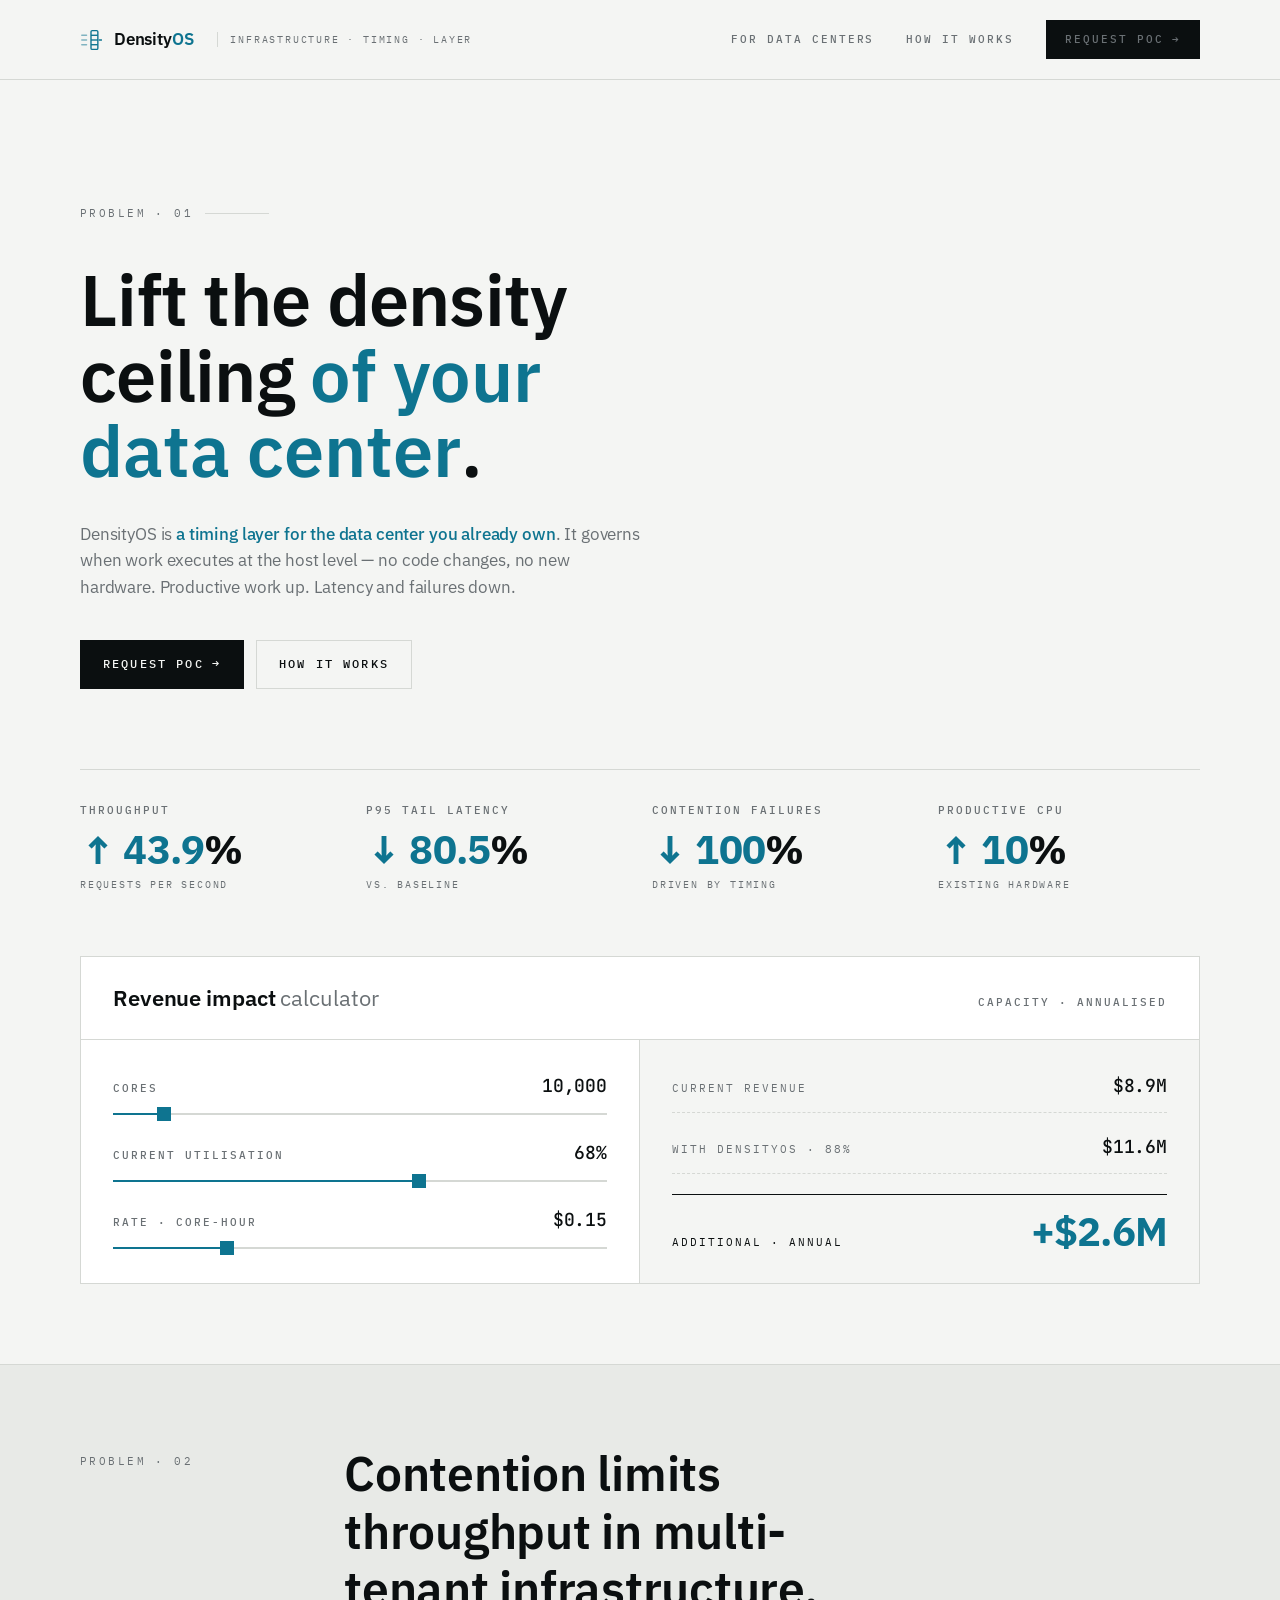
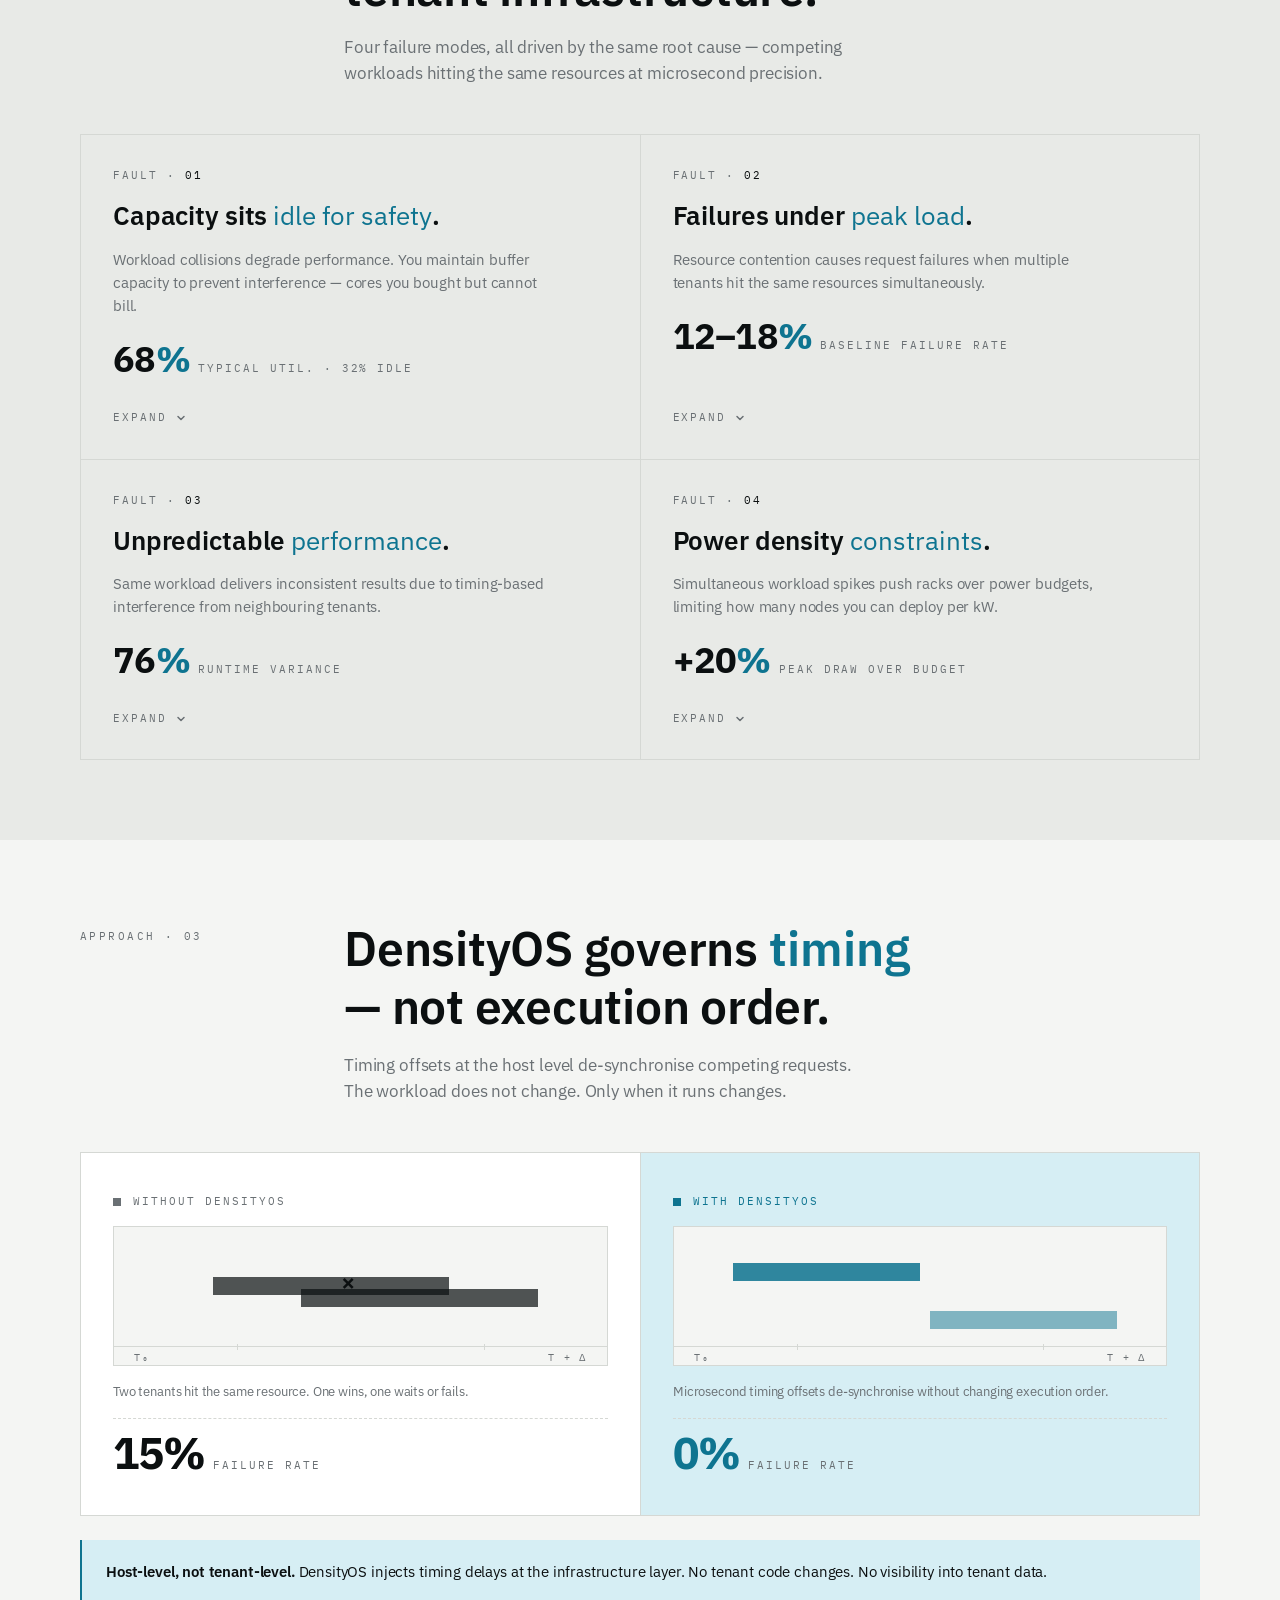
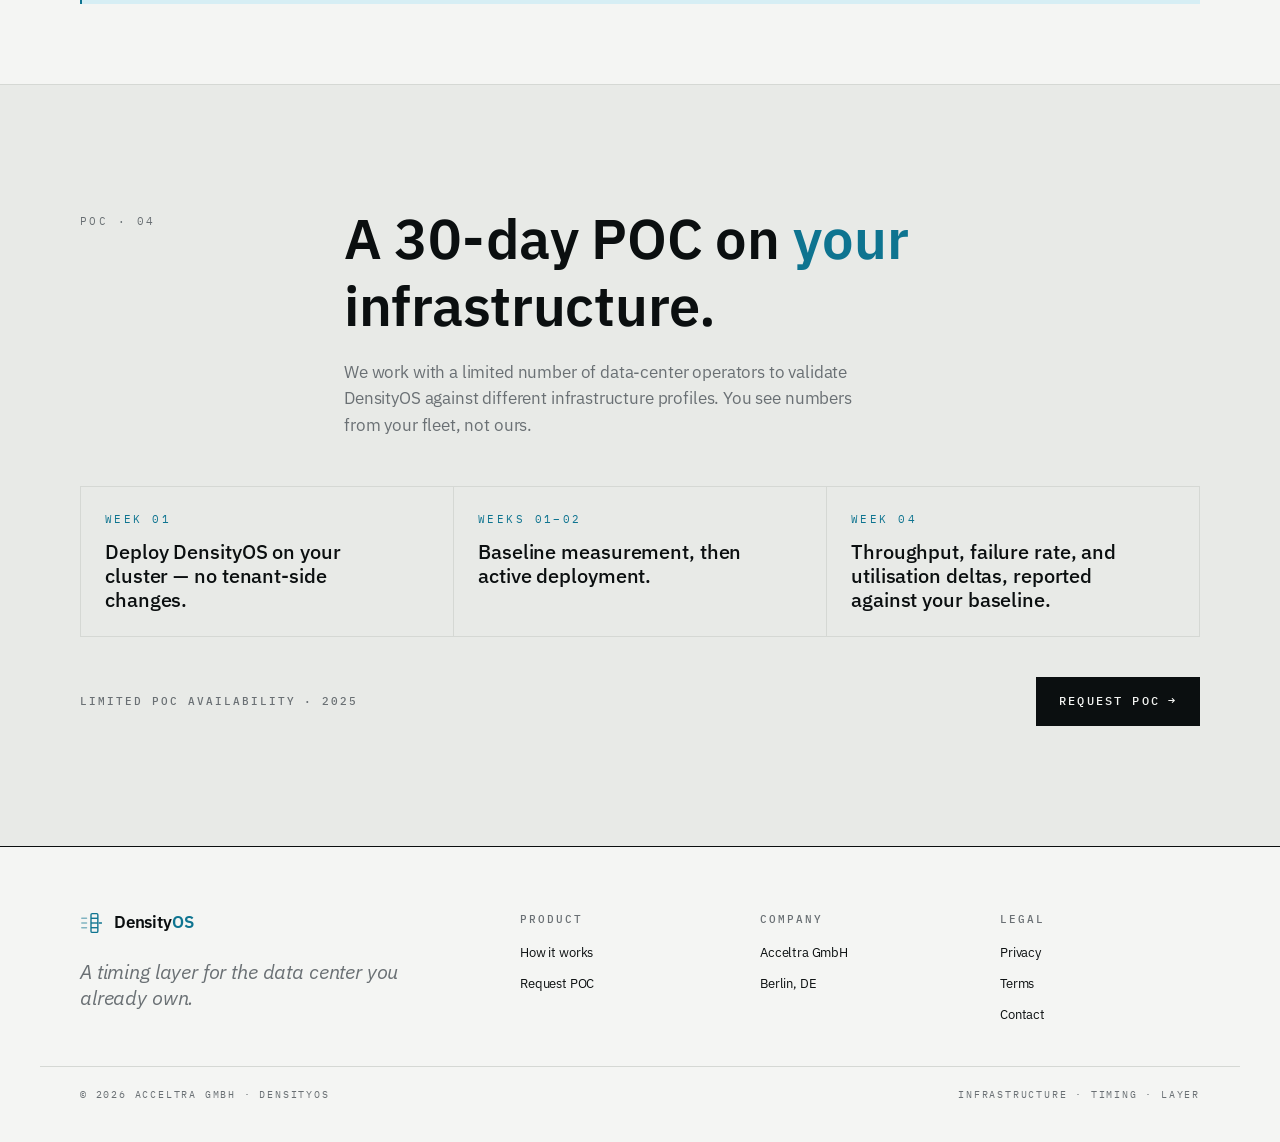
==== commit 3b5f0dba: "Add For Data Centers page with full component CSS and JS - New for-data-centers.html: 9-section page" ====
--- a/index.html
+++ b/index.html
@@ -31,6 +31,7 @@
       </svg>
     </button>
     <div class="nav-links" id="nav-links">
+      <a href="for-data-centers.html">For data centers</a>
       <a href="how-it-works.html">How it works</a>
       <a href="poc-signup.html" class="button button-primary" data-analytics="nav-request-poc">Request POC <span class="arrow">→</span></a>
     </div>
@@ -356,8 +357,8 @@
     <div class="footer-col">
       <h5>Company</h5>
       <ul>
-        <li><a href="#">Acceltra GmbH</a></li>
-        <li><a href="#">Berlin, DE</a></li>
+        <li><a href="https://acceltra.de" target="_blank" rel="noopener">Acceltra GmbH</a></li>
+        <li><a href="https://acceltra.de" target="_blank" rel="noopener">Berlin, DE</a></li>
       </ul>
     </div>
     <div class="footer-col">
--- a/styles.css
+++ b/styles.css
@@ -1436,3 +1436,761 @@
   .footer-brand { grid-column: auto; }
   .footer-bar { flex-direction: column; gap: var(--sp-3); align-items: flex-start; }
 }
+
+/* =============================================================
+   For Data Centers — page-specific components
+   ============================================================= */
+
+/* ---------- Utility ---------- */
+.body-sm {
+  font-size: var(--fs-small);
+  line-height: var(--lh-body);
+}
+.rule {
+  display: inline-block;
+  width: 28px;
+  height: 1px;
+  background: var(--grid);
+  vertical-align: middle;
+  margin-right: var(--sp-3);
+}
+
+/* ---------- Hero schematic ---------- */
+.hero-schematic {
+  margin-top: var(--sp-10);
+  border: var(--bd-hair);
+  background: var(--bg-pure);
+  overflow: hidden;
+}
+.schematic-frame {
+  display: flex;
+  flex-direction: column;
+}
+.schematic-meta {
+  display: flex;
+  align-items: center;
+  justify-content: space-between;
+  padding: var(--sp-3) var(--sp-5);
+  border-bottom: var(--bd-hair);
+  gap: var(--sp-4);
+  flex-wrap: wrap;
+}
+.schematic-meta-mid {
+  display: flex;
+  align-items: center;
+  gap: var(--sp-2);
+}
+.schematic-meta-dot {
+  width: 6px;
+  height: 6px;
+  background: var(--accent);
+  border-radius: 50%;
+  animation: pulse-dot 2s ease-in-out infinite;
+}
+@keyframes pulse-dot {
+  0%, 100% { opacity: 1; }
+  50% { opacity: 0.3; }
+}
+.schematic-svg {
+  width: 100%;
+  height: auto;
+  display: block;
+  padding: var(--sp-5) var(--sp-5) var(--sp-7);
+}
+/* LED pulse animation */
+.hs-led {
+  animation: led-pulse 2s ease-in-out infinite;
+}
+.hs-unit:nth-child(odd) .hs-led { animation-delay: 0.3s; }
+.hs-unit:nth-child(3n) .hs-led { animation-delay: 0.7s; }
+@keyframes led-pulse {
+  0%, 100% { opacity: 1; }
+  50% { opacity: 0.35; }
+}
+/* Packet travel animation */
+.hs-packet { animation: packet-travel 3s linear infinite; }
+.hs-packet-1 { animation-delay: 0s; }
+.hs-packet-2 { animation-delay: 0.8s; }
+.hs-packet-3 { animation-delay: 1.6s; }
+.hs-packet-4 { animation-delay: 0.4s; }
+.hs-packet-5 { animation-delay: 1.2s; }
+@keyframes packet-travel {
+  0%   { transform: translateX(0);    opacity: 0; }
+  5%   { opacity: 1; }
+  90%  { opacity: 1; }
+  100% { transform: translateX(320px); opacity: 0; }
+}
+
+/* ---------- Paradox ---------- */
+.paradox-prose {
+  max-width: 72ch;
+  margin-bottom: var(--sp-9);
+  display: flex;
+  flex-direction: column;
+  gap: var(--sp-5);
+}
+.paradox-prose p {
+  font-size: var(--fs-body-lg);
+  line-height: var(--lh-body);
+  color: var(--fg-muted);
+}
+.paradox-question {
+  font-family: var(--font-display);
+  font-size: clamp(20px, 2.5vw, 28px) !important;
+  font-weight: 600;
+  line-height: var(--lh-snug) !important;
+  letter-spacing: -0.005em;
+  color: var(--fg) !important;
+}
+.paradox-question em {
+  font-style: normal;
+  color: var(--accent);
+}
+.paradox-source {
+  margin-top: var(--sp-6);
+  font-family: var(--font-mono);
+  font-size: var(--fs-micro);
+  text-transform: uppercase;
+  letter-spacing: var(--ls-label);
+  color: var(--fg-muted);
+}
+
+/* ---------- Utilisation gauges ---------- */
+.gauge-grid {
+  display: grid;
+  grid-template-columns: 1fr 1fr;
+  gap: var(--sp-5);
+  margin-bottom: var(--sp-8);
+}
+.gauge-card {
+  border: var(--bd-hair);
+  padding: var(--sp-6);
+  background: var(--bg-pure);
+  display: flex;
+  flex-direction: column;
+  gap: var(--sp-4);
+}
+.gauge-head {
+  display: flex;
+  justify-content: space-between;
+  align-items: baseline;
+}
+.gauge-pct {
+  font-family: var(--font-data);
+  font-size: 22px !important;
+  font-weight: 600;
+  color: var(--fg) !important;
+  font-variant-numeric: tabular-nums;
+  text-transform: none !important;
+  letter-spacing: -0.01em !important;
+}
+.gauge-pct em { font-style: normal; color: var(--fg-muted); font-size: 14px; }
+.gauge-cyan { color: var(--accent) !important; }
+.gauge-bar {
+  position: relative;
+  height: 8px;
+  background: var(--grid);
+}
+.gauge-bar-fill {
+  height: 100%;
+  width: 0;
+  transition: width 1s var(--ease-signal);
+}
+.gauge-bar-fill[data-mode="idle"] { background: var(--fg-muted); opacity: 0.6; }
+.gauge-bar-fill[data-mode="signal"] { background: var(--accent); }
+.gauge-bar-marker {
+  position: absolute;
+  top: -4px;
+  width: 1px;
+  height: 16px;
+  background: var(--grid);
+}
+.gauge-foot {
+  display: flex;
+  justify-content: space-between;
+  font-family: var(--font-mono);
+  font-size: var(--fs-micro);
+  text-transform: uppercase;
+  letter-spacing: var(--ls-label);
+  color: var(--fg);
+}
+.muted-mono { color: var(--fg-muted); }
+
+/* ---------- Equation strip ---------- */
+.equation-strip {
+  display: flex;
+  align-items: center;
+  gap: 0;
+  border: var(--bd-hair);
+  margin-top: var(--sp-7);
+  background: var(--bg-pure);
+  flex-wrap: wrap;
+}
+.eq-cell {
+  flex: 1;
+  min-width: 140px;
+  padding: var(--sp-6) var(--sp-7);
+  display: flex;
+  flex-direction: column;
+  gap: var(--sp-2);
+  border-right: var(--bd-hair);
+}
+.eq-op {
+  padding: var(--sp-4) var(--sp-5);
+  font-family: var(--font-mono);
+  font-size: 20px;
+  color: var(--fg-muted);
+  flex-shrink: 0;
+}
+.eq-value {
+  font-family: var(--font-display);
+  font-weight: 700;
+  font-size: 32px;
+  letter-spacing: -0.02em;
+  color: var(--fg);
+  line-height: 1;
+}
+.eq-accent { color: var(--accent); }
+
+/* ---------- Race chart (growth equation) ---------- */
+.race-chart {
+  border: var(--bd-hair);
+  background: var(--bg-pure);
+  margin-top: var(--sp-2);
+}
+.race-ruler {
+  padding: var(--sp-4) var(--sp-6);
+  border-bottom: var(--bd-hair);
+  background: var(--bg-surface);
+}
+.race-ruler-row {
+  display: flex;
+  align-items: center;
+  gap: var(--sp-5);
+}
+.race-ruler-label {
+  font-family: var(--font-mono);
+  font-size: var(--fs-micro);
+  text-transform: uppercase;
+  letter-spacing: var(--ls-label);
+  color: var(--fg-muted);
+  white-space: nowrap;
+  flex-shrink: 0;
+}
+.race-ruler-track {
+  flex: 1;
+  position: relative;
+  height: 24px;
+}
+.race-tick {
+  position: absolute;
+  transform: translateX(-50%);
+  display: flex;
+  flex-direction: column;
+  align-items: center;
+  gap: 1px;
+}
+.race-tick em {
+  font-family: var(--font-data);
+  font-style: normal;
+  font-size: 11px;
+  font-weight: 600;
+  color: var(--fg);
+  font-variant-numeric: tabular-nums;
+}
+.race-tick span {
+  font-family: var(--font-mono);
+  font-size: var(--fs-micro);
+  text-transform: uppercase;
+  letter-spacing: 0.1em;
+  color: var(--fg-muted);
+}
+.race-lane {
+  border-bottom: var(--bd-hair);
+  padding: var(--sp-6);
+}
+.race-lane:last-of-type { border-bottom: none; }
+.race-lane-head {
+  display: flex;
+  align-items: baseline;
+  justify-content: space-between;
+  margin-bottom: var(--sp-5);
+  gap: var(--sp-4);
+}
+.race-lane-time {
+  font-family: var(--font-mono);
+  font-size: var(--fs-micro);
+  text-transform: uppercase;
+  letter-spacing: var(--ls-label);
+  color: var(--fg-muted);
+}
+.race-lane-time-fast { color: var(--accent); }
+.race-lane-label-signal { color: var(--accent) !important; }
+.race-lane-track {
+  position: relative;
+  height: 72px;
+}
+.race-progress {
+  position: absolute;
+  top: 28px;
+  left: 0;
+  height: 2px;
+}
+.race-progress-slow {
+  width: 100%;
+  background: var(--fg-muted);
+  opacity: 0.3;
+}
+.race-progress-fast {
+  width: 30%;
+  background: var(--accent);
+  opacity: 0.8;
+}
+.race-pulse {
+  position: absolute;
+  top: 22px;
+  left: 30%;
+  width: 14px;
+  height: 14px;
+  border-radius: 50%;
+  background: var(--accent);
+  opacity: 0.25;
+  animation: race-pulse 2s ease-in-out infinite;
+}
+@keyframes race-pulse {
+  0%, 100% { transform: scale(1); opacity: 0.25; }
+  50% { transform: scale(2.2); opacity: 0; }
+}
+.race-station {
+  position: absolute;
+  top: 0;
+  transform: translateX(-50%);
+  display: flex;
+  flex-direction: column;
+  align-items: center;
+  gap: var(--sp-1);
+}
+.race-station-dot {
+  width: 8px;
+  height: 8px;
+  border-radius: 50%;
+  background: var(--fg-muted);
+  flex-shrink: 0;
+}
+.race-station.is-signal .race-station-dot { background: var(--accent); }
+.race-station-finish .race-station-dot {
+  background: var(--accent);
+  box-shadow: 0 0 0 3px var(--accent-wash);
+}
+.race-station-text {
+  font-family: var(--font-mono);
+  font-size: var(--fs-micro);
+  text-transform: uppercase;
+  letter-spacing: 0.1em;
+  color: var(--fg-muted);
+  text-align: center;
+  line-height: 1.3;
+  margin-top: var(--sp-2);
+  white-space: nowrap;
+}
+.race-station.is-signal .race-station-text { color: var(--accent); }
+.race-station-block .race-station-text { color: var(--fg-muted); opacity: 0.6; }
+.race-station-meta {
+  font-family: var(--font-mono);
+  font-size: 9px;
+  text-transform: uppercase;
+  letter-spacing: 0.1em;
+  color: var(--fg-muted);
+  opacity: 0.6;
+  text-align: center;
+  white-space: nowrap;
+}
+.race-gap {
+  position: absolute;
+  top: 28px;
+  left: 31%;
+  right: 0;
+  display: flex;
+  align-items: center;
+}
+.race-gap-line {
+  flex: 1;
+  border-top: 1px dashed var(--grid);
+}
+.race-compare {
+  display: grid;
+  grid-template-columns: repeat(3, 1fr);
+  gap: 0;
+  border-top: var(--bd-hair);
+  background: var(--bg-surface);
+}
+.race-compare-cell {
+  padding: var(--sp-5) var(--sp-6);
+  border-right: var(--bd-hair);
+  display: flex;
+  flex-direction: column;
+  gap: var(--sp-3);
+}
+.race-compare-cell:last-child { border-right: none; }
+.race-compare-row {
+  display: flex;
+  align-items: center;
+  gap: var(--sp-3);
+  flex-wrap: wrap;
+}
+.race-compare-old {
+  font-family: var(--font-mono);
+  font-size: var(--fs-small);
+  color: var(--fg-muted);
+  text-decoration: line-through;
+}
+.race-compare-arrow {
+  font-family: var(--font-mono);
+  color: var(--fg-muted);
+}
+.race-compare-new {
+  font-family: var(--font-mono);
+  font-size: var(--fs-small);
+  font-weight: 600;
+  color: var(--accent);
+}
+.race-info { margin-top: var(--sp-6); }
+
+/* ---------- Coordination viz ---------- */
+.coord-viz {
+  border: var(--bd-hair);
+  background: var(--bg);
+  padding: var(--sp-4);
+  margin-bottom: var(--sp-4);
+}
+.coord-viz svg { width: 100%; height: auto; display: block; }
+.coord-grid { background: var(--bg-pure); }
+
+/* ---------- Results grid ---------- */
+.results-grid {
+  display: grid;
+  grid-template-columns: repeat(4, 1fr);
+  gap: 0;
+  border-top: var(--bd-hair);
+  border-left: var(--bd-hair);
+}
+.result-card {
+  border-right: var(--bd-hair);
+  border-bottom: var(--bd-hair);
+  padding: var(--sp-7);
+  display: flex;
+  flex-direction: column;
+  gap: var(--sp-4);
+  background: transparent;
+}
+.result-figure {
+  display: flex;
+  flex-direction: column;
+  gap: var(--sp-1);
+  margin: var(--sp-2) 0;
+}
+.result-figure .big {
+  font-family: var(--font-display);
+  font-weight: 700;
+  font-size: clamp(32px, 4vw, 48px);
+  letter-spacing: -0.02em;
+  line-height: 1;
+  color: var(--fg);
+}
+.result-figure .big em { font-style: normal; color: var(--accent); }
+.result-figure .pct {
+  font-family: var(--font-display);
+  font-weight: 700;
+  font-size: 0.6em;
+  color: var(--accent);
+}
+.result-label {
+  font-family: var(--font-mono);
+  font-size: var(--fs-label);
+  text-transform: uppercase;
+  letter-spacing: var(--ls-label);
+  color: var(--fg-muted);
+}
+.result-desc {
+  font-size: var(--fs-body);
+  color: var(--fg-muted);
+  line-height: var(--lh-body);
+}
+
+/* ---------- Architecture diagram ---------- */
+.arch-diagram {
+  border: var(--bd-hair);
+  background: var(--bg-pure);
+  margin-bottom: var(--sp-9);
+  overflow: hidden;
+}
+.arch-row {
+  display: flex;
+  align-items: stretch;
+  border-bottom: var(--bd-hair);
+}
+.arch-row:last-child { border-bottom: none; }
+.arch-label {
+  width: 200px;
+  flex-shrink: 0;
+  padding: var(--sp-5) var(--sp-6);
+  font-family: var(--font-mono);
+  font-size: var(--fs-label);
+  text-transform: uppercase;
+  letter-spacing: var(--ls-label);
+  color: var(--fg-muted);
+  font-weight: 500;
+  border-right: var(--bd-hair);
+  display: flex;
+  align-items: center;
+}
+.arch-label-signal { color: var(--accent); }
+.arch-track {
+  flex: 1;
+  display: flex;
+  flex-wrap: wrap;
+  gap: 0;
+  padding: var(--sp-4);
+  gap: var(--sp-2);
+  align-items: center;
+}
+.arch-tile {
+  display: inline-flex;
+  align-items: center;
+  justify-content: center;
+  padding: var(--sp-2) var(--sp-4);
+  border: var(--bd-hair);
+  font-family: var(--font-mono);
+  font-size: var(--fs-label);
+  text-transform: uppercase;
+  letter-spacing: var(--ls-label);
+  color: var(--fg);
+  background: var(--bg);
+  white-space: nowrap;
+}
+.arch-tile-ghost {
+  color: var(--fg-muted);
+  border-color: var(--grid);
+  opacity: 0.7;
+}
+.arch-band {
+  flex: 1;
+  position: relative;
+  display: flex;
+  align-items: center;
+  padding: var(--sp-5) var(--sp-6);
+  background: var(--accent-wash);
+  border-left: 2px solid var(--accent);
+  overflow: hidden;
+}
+.arch-band-pulse {
+  position: absolute;
+  top: 0; left: 0; right: 0; bottom: 0;
+  background: linear-gradient(90deg,
+    transparent 0%,
+    rgba(34,211,238,0.12) 40%,
+    rgba(34,211,238,0.2) 50%,
+    rgba(34,211,238,0.12) 60%,
+    transparent 100%);
+  animation: band-sweep 3s linear infinite;
+}
+@keyframes band-sweep {
+  0%   { transform: translateX(-100%); }
+  100% { transform: translateX(100%); }
+}
+.arch-band-text {
+  font-family: var(--font-mono);
+  font-size: var(--fs-label);
+  text-transform: uppercase;
+  letter-spacing: var(--ls-label);
+  color: var(--accent);
+  font-weight: 500;
+  position: relative;
+  z-index: 1;
+}
+
+/* ---------- How it works grid ---------- */
+.hiw-grid {
+  display: grid;
+  grid-template-columns: repeat(3, 1fr);
+  gap: 0;
+  border-top: var(--bd-hair);
+  border-left: var(--bd-hair);
+  margin-top: var(--sp-7);
+}
+.hiw-col {
+  border-right: var(--bd-hair);
+  border-bottom: var(--bd-hair);
+  padding: var(--sp-7);
+  display: flex;
+  flex-direction: column;
+  gap: var(--sp-4);
+}
+.hiw-title {
+  font-family: var(--font-display);
+  font-size: 22px;
+  font-weight: 600;
+  line-height: var(--lh-snug);
+  letter-spacing: -0.005em;
+  color: var(--fg);
+  margin: 0;
+}
+.hiw-title em { font-style: normal; color: var(--accent); font-weight: 600; }
+.hiw-text {
+  font-size: var(--fs-body);
+  color: var(--fg-muted);
+  line-height: var(--lh-body);
+  max-width: 40ch;
+}
+.hiw-list {
+  list-style: none;
+  display: flex;
+  flex-direction: column;
+  gap: 0;
+  margin-top: auto;
+}
+.hiw-list li {
+  padding: var(--sp-2) 0;
+  border-top: var(--bd-dashed);
+  font-family: var(--font-mono);
+  font-size: var(--fs-label);
+  text-transform: uppercase;
+  letter-spacing: var(--ls-label);
+  color: var(--fg-muted);
+}
+.hiw-list li::before {
+  content: '→ ';
+  color: var(--accent);
+  font-weight: 600;
+}
+
+/* ---------- Compatibility ---------- */
+.compat-agnostic {
+  border: var(--bd-hair);
+  background: var(--bg-pure);
+  margin-bottom: var(--sp-8);
+  overflow: hidden;
+}
+.compat-agnostic-row {
+  display: grid;
+  grid-template-columns: repeat(3, 1fr);
+  border-bottom: var(--bd-hair);
+}
+.compat-agnostic-cell {
+  padding: var(--sp-7) var(--sp-8);
+  border-right: var(--bd-hair);
+  display: flex;
+  flex-direction: column;
+  gap: var(--sp-2);
+}
+.compat-agnostic-cell:last-child { border-right: none; }
+.compat-agnostic-word {
+  font-family: var(--font-display);
+  font-size: clamp(24px, 3vw, 36px);
+  font-weight: 600;
+  letter-spacing: -0.01em;
+  color: var(--accent);
+  line-height: 1.1;
+  margin: 0;
+}
+.compat-agnostic-note {
+  padding: var(--sp-5) var(--sp-8);
+  font-size: var(--fs-body);
+  color: var(--fg-muted);
+  line-height: var(--lh-body);
+}
+.compat-examples-label {
+  display: flex;
+  align-items: center;
+  gap: 0;
+  font-family: var(--font-mono);
+  font-size: var(--fs-label);
+  text-transform: uppercase;
+  letter-spacing: var(--ls-label);
+  color: var(--fg-muted);
+  margin-bottom: var(--sp-5);
+}
+.compat-grid {
+  display: grid;
+  grid-template-columns: repeat(3, 1fr);
+  gap: 0;
+  border-top: var(--bd-hair);
+  border-left: var(--bd-hair);
+  margin-bottom: var(--sp-6);
+}
+.compat-col {
+  border-right: var(--bd-hair);
+  border-bottom: var(--bd-hair);
+  padding: var(--sp-6);
+}
+.compat-col header {
+  padding-bottom: var(--sp-3);
+  margin-bottom: var(--sp-3);
+  border-bottom: 1px solid var(--fg);
+}
+.compat-list {
+  list-style: none;
+  display: flex;
+  flex-direction: column;
+}
+.compat-list li {
+  padding: var(--sp-2) 0;
+  border-bottom: var(--bd-dashed);
+  font-size: var(--fs-body);
+  color: var(--fg);
+}
+.compat-list li:last-child { border-bottom: none; }
+.compat-any {
+  color: var(--fg-muted) !important;
+  font-family: var(--font-mono);
+  font-size: var(--fs-label);
+  text-transform: uppercase;
+  letter-spacing: var(--ls-label);
+}
+.compat-tagline {
+  display: flex;
+  align-items: center;
+  gap: 0;
+  border-top: var(--bd-hair);
+  padding-top: var(--sp-5);
+}
+.compat-tagline p {
+  font-family: var(--font-display);
+  font-size: 20px;
+  color: var(--fg-muted);
+}
+.compat-tagline em { font-style: normal; color: var(--fg); font-weight: 500; }
+
+/* ---------- Calculator footnote ---------- */
+.calc-foot {
+  margin-top: var(--sp-5);
+  font-family: var(--font-mono);
+  font-size: var(--fs-micro);
+  text-transform: uppercase;
+  letter-spacing: var(--ls-label);
+  color: var(--fg-muted);
+  max-width: 80ch;
+  line-height: 1.6;
+}
+
+/* ---------- Responsive: for-data-centers ---------- */
+@media (max-width: 860px) {
+  .schematic-meta { display: none; }
+  .gauge-grid { grid-template-columns: 1fr; }
+  .equation-strip { flex-direction: column; }
+  .eq-cell { border-right: none; border-bottom: var(--bd-hair); width: 100%; }
+  .eq-op { padding: var(--sp-3) var(--sp-6); }
+  .race-compare { grid-template-columns: 1fr; }
+  .race-compare-cell { border-right: none; border-bottom: var(--bd-hair); }
+  .results-grid { grid-template-columns: repeat(2, 1fr); }
+  .arch-label { width: 120px; font-size: var(--fs-micro); }
+  .hiw-grid { grid-template-columns: 1fr; }
+  .compat-agnostic-row { grid-template-columns: 1fr; }
+  .compat-agnostic-cell { border-right: none; border-bottom: var(--bd-hair); }
+  .compat-grid { grid-template-columns: 1fr; }
+}
+@media (max-width: 540px) {
+  .results-grid { grid-template-columns: 1fr; }
+  .arch-row { flex-direction: column; }
+  .arch-label { width: 100%; border-right: none; border-bottom: var(--bd-hair); }
+}
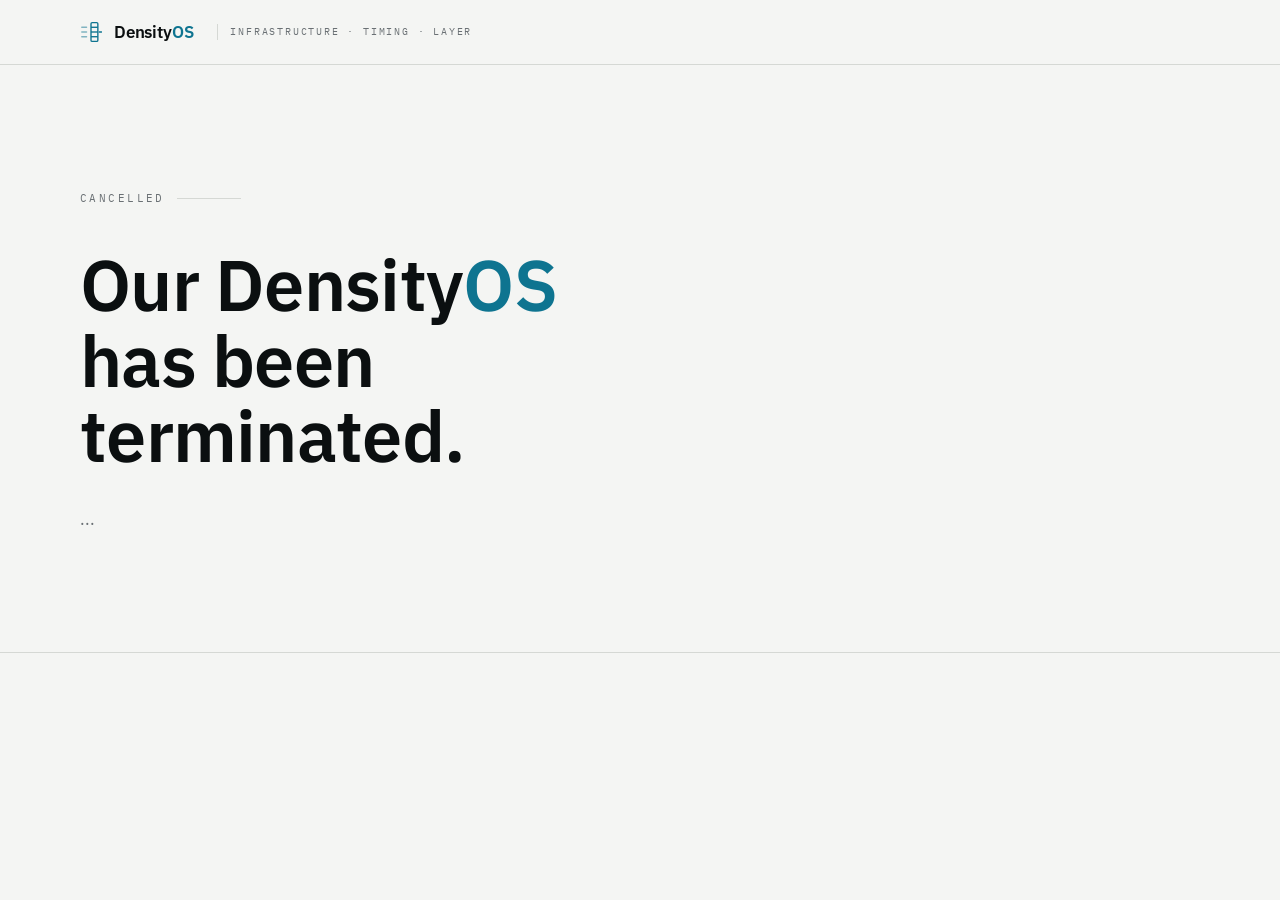
==== commit d2717dd5: "Update hero section to reflect DensityOS termination Replaced the hero section content to indicate t" ====
--- a/index.html
+++ b/index.html
@@ -25,16 +25,6 @@
       <span class="brand-wordmark">Density<em>OS</em></span>
       <span class="brand-meta">Infrastructure · Timing · Layer</span>
     </a>
-    <button class="nav-menu-btn" id="nav-menu-btn" aria-label="Toggle menu" aria-expanded="false" aria-controls="nav-links">
-      <svg width="22" height="22" viewBox="0 0 22 22" fill="none" aria-hidden="true">
-        <path d="M3 6h16M3 11h16M3 16h16" stroke="currentColor" stroke-width="1.5" stroke-linecap="round"/>
-      </svg>
-    </button>
-    <div class="nav-links" id="nav-links">
-      <a href="for-data-centers.html">For data centers</a>
-      <a href="how-it-works.html">How it works</a>
-      <a href="poc-signup.html" class="button button-primary" data-analytics="nav-request-poc">Request POC <span class="arrow">→</span></a>
-    </div>
   </nav>
 </header>
 
@@ -43,338 +33,12 @@
   <!-- Hero -->
   <section class="hero" aria-labelledby="hero-heading">
     <div class="container">
-      <span class="hero-kicker">Problem · 01</span>
-      <h1 id="hero-heading">Lift the density ceiling <em>of your data center</em>.</h1>
-      <p class="hero-sub">DensityOS is <span class="signal-mark">a timing layer for the data center you already own</span>. It governs when work executes at the host level — no code changes, no new hardware. Productive work up. Latency and failures down.</p>
-      <div class="hero-ctas">
-        <a href="poc-signup.html" class="button button-primary button-lg" data-analytics="hero-request-poc">Request POC <span class="arrow">→</span></a>
-        <a href="how-it-works.html" class="button button-ghost button-lg" data-analytics="hero-how-it-works">How it works</a>
-      </div>
+      <span class="hero-kicker">CANCELLED</span>
+      <h1 id="hero-heading">Our Density<em>OS</em> has been terminated.</h1>
+      <p class="hero-sub">...</p>
 
-      <div class="hero-stats" aria-label="Benchmark results">
-        <div class="hero-stat">
-          <span class="label">Throughput</span>
-          <span class="value"><em>↑ 43.9</em>%</span>
-          <span class="sub">Requests per second</span>
-        </div>
-        <div class="hero-stat">
-          <span class="label">P95 tail latency</span>
-          <span class="value"><em>↓ 80.5</em>%</span>
-          <span class="sub">vs. baseline</span>
-        </div>
-        <div class="hero-stat">
-          <span class="label">Contention failures</span>
-          <span class="value"><em>↓ 100</em>%</span>
-          <span class="sub">Driven by timing</span>
-        </div>
-        <div class="hero-stat">
-          <span class="label">Productive CPU</span>
-          <span class="value"><em>↑ 10</em>%</span>
-          <span class="sub">Existing hardware</span>
-        </div>
-      </div>
-
-      <!-- Calculator -->
-      <div class="calculator" role="region" aria-label="Revenue impact calculator">
-        <div class="calculator-head">
-          <p class="title">Revenue impact <em>calculator</em></p>
-          <span class="label">Capacity · Annualised</span>
-        </div>
-        <div class="calculator-body">
-          <div class="calculator-inputs">
-            <div class="slider-field">
-              <div class="slider-label-row">
-                <label class="slider-label" for="cores">Cores</label>
-                <span class="slider-value" id="cores-display" aria-live="polite">10,000</span>
-              </div>
-              <input type="range" id="cores" name="cores" min="1000" max="100000" step="1000" value="10000" />
-            </div>
-            <div class="slider-field">
-              <div class="slider-label-row">
-                <label class="slider-label" for="utilization">Current utilisation</label>
-                <span class="slider-value" id="utilization-display" aria-live="polite">68%</span>
-              </div>
-              <input type="range" id="utilization" name="utilization" min="40" max="85" step="1" value="68" />
-            </div>
-            <div class="slider-field">
-              <div class="slider-label-row">
-                <label class="slider-label" for="rate">Rate · core-hour</label>
-                <span class="slider-value" id="rate-display" aria-live="polite">$0.15</span>
-              </div>
-              <input type="range" id="rate" name="rate" min="0.05" max="0.50" step="0.01" value="0.15" />
-            </div>
-          </div>
-          <div class="calculator-output" aria-live="polite">
-            <div class="calc-row">
-              <span class="calc-row-label">Current revenue</span>
-              <span class="calc-row-value" id="current-revenue">—</span>
-            </div>
-            <div class="calc-row">
-              <span class="calc-row-label">With DensityOS · 88%</span>
-              <span class="calc-row-value" id="tws-revenue">—</span>
-            </div>
-            <div class="calc-highlight">
-              <span class="calc-highlight-label">Additional · annual</span>
-              <span class="calc-highlight-value" id="additional-revenue">—</span>
-            </div>
-          </div>
-        </div>
-      </div>
     </div>
   </section>
-
-  <!-- Problem -->
-  <section class="section section-surface" aria-labelledby="problem-heading">
-    <div class="container">
-      <div class="section-head">
-        <span class="section-kicker">Problem · 02</span>
-        <div>
-          <h2 id="problem-heading">Contention limits throughput in multi-tenant infrastructure.</h2>
-          <p class="section-sub">Four failure modes, all driven by the same root cause — competing workloads hitting the same resources at microsecond precision.</p>
-        </div>
-      </div>
-
-      <div class="problem-grid" role="list">
-
-        <div class="problem-card" role="listitem" tabindex="0" aria-expanded="false">
-          <span class="card-idx">Fault · <span class="num">01</span></span>
-          <h3 class="card-headline">Capacity sits <em>idle for safety</em>.</h3>
-          <p class="card-desc">Workload collisions degrade performance. You maintain buffer capacity to prevent interference — cores you bought but cannot bill.</p>
-          <div class="card-metric">
-            <span class="big">68<em>%</em></span>
-            <span class="unit">Typical util. · 32% idle</span>
-          </div>
-          <div class="card-expand">
-            <span>Expand</span>
-            <svg class="chevron" width="12" height="12" viewBox="0 0 12 12" fill="none" aria-hidden="true">
-              <path d="M3 4.5l3 3 3-3" stroke="currentColor" stroke-width="1.5" stroke-linecap="round" stroke-linejoin="round"/>
-            </svg>
-          </div>
-          <div class="expanded-content">
-            <div>
-              <p class="expanded-section-label">Symptom</p>
-              <p class="problem-box">When Customer A's workload peaks at the same moment as Customer B's, both experience slowdowns. Operations solves this by leaving 30%+ headroom — cores that generate zero revenue but prevent SLA breaches.</p>
-            </div>
-            <div>
-              <p class="expanded-section-label solution-label">With DensityOS</p>
-              <p class="solution-box">Safe to run at <strong>88%</strong> utilisation. DensityOS prevents timing collisions by governing when workloads execute. Same hardware, no interference, 20 points more capacity you can bill.</p>
-            </div>
-          </div>
-        </div>
-
-        <div class="problem-card" role="listitem" tabindex="0" aria-expanded="false">
-          <span class="card-idx">Fault · <span class="num">02</span></span>
-          <h3 class="card-headline">Failures under <em>peak load</em>.</h3>
-          <p class="card-desc">Resource contention causes request failures when multiple tenants hit the same resources simultaneously.</p>
-          <div class="card-metric">
-            <span class="big">12–18<em>%</em></span>
-            <span class="unit">Baseline failure rate</span>
-          </div>
-          <div class="card-expand">
-            <span>Expand</span>
-            <svg class="chevron" width="12" height="12" viewBox="0 0 12 12" fill="none" aria-hidden="true">
-              <path d="M3 4.5l3 3 3-3" stroke="currentColor" stroke-width="1.5" stroke-linecap="round" stroke-linejoin="round"/>
-            </svg>
-          </div>
-          <div class="expanded-content">
-            <div>
-              <p class="expanded-section-label">Symptom</p>
-              <p class="problem-box">Three tenants hit the same memory controller at microsecond precision. One gets the resource, two wait or fail. You issue SLA credits and customers escalate.</p>
-            </div>
-            <div>
-              <p class="expanded-section-label solution-label">With DensityOS</p>
-              <p class="solution-box"><strong>0%</strong> contention-driven failures. DensityOS staggers colliding requests by microseconds, eliminating failures at the resource level.</p>
-            </div>
-          </div>
-        </div>
-
-        <div class="problem-card" role="listitem" tabindex="0" aria-expanded="false">
-          <span class="card-idx">Fault · <span class="num">03</span></span>
-          <h3 class="card-headline">Unpredictable <em>performance</em>.</h3>
-          <p class="card-desc">Same workload delivers inconsistent results due to timing-based interference from neighbouring tenants.</p>
-          <div class="card-metric">
-            <span class="big">76<em>%</em></span>
-            <span class="unit">Runtime variance</span>
-          </div>
-          <div class="card-expand">
-            <span>Expand</span>
-            <svg class="chevron" width="12" height="12" viewBox="0 0 12 12" fill="none" aria-hidden="true">
-              <path d="M3 4.5l3 3 3-3" stroke="currentColor" stroke-width="1.5" stroke-linecap="round" stroke-linejoin="round"/>
-            </svg>
-          </div>
-          <div class="expanded-content">
-            <div>
-              <p class="expanded-section-label">Symptom</p>
-              <p class="problem-box">Same job runs in 2.1 hours one time, 3.7 hours the next. The customer can't trust your SLAs or charge predictable pricing downstream.</p>
-            </div>
-            <div>
-              <p class="expanded-section-label solution-label">With DensityOS</p>
-              <p class="solution-box">Consistent runtime, every time. DensityOS eliminates timing variance by preventing neighbour interference — same cadence, predictable performance.</p>
-            </div>
-          </div>
-        </div>
-
-        <div class="problem-card" role="listitem" tabindex="0" aria-expanded="false">
-          <span class="card-idx">Fault · <span class="num">04</span></span>
-          <h3 class="card-headline">Power density <em>constraints</em>.</h3>
-          <p class="card-desc">Simultaneous workload spikes push racks over power budgets, limiting how many nodes you can deploy per kW.</p>
-          <div class="card-metric">
-            <span class="big">+20<em>%</em></span>
-            <span class="unit">Peak draw over budget</span>
-          </div>
-          <div class="card-expand">
-            <span>Expand</span>
-            <svg class="chevron" width="12" height="12" viewBox="0 0 12 12" fill="none" aria-hidden="true">
-              <path d="M3 4.5l3 3 3-3" stroke="currentColor" stroke-width="1.5" stroke-linecap="round" stroke-linejoin="round"/>
-            </svg>
-          </div>
-          <div class="expanded-content">
-            <div>
-              <p class="expanded-section-label">Symptom</p>
-              <p class="problem-box">Tenants hit CPU and memory simultaneously; power draw spikes 20% above budget. You leave physical slots empty because the power infrastructure can't handle synchronous peaks.</p>
-            </div>
-            <div>
-              <p class="expanded-section-label solution-label">With DensityOS</p>
-              <p class="solution-box">De-synchronised execution smooths power draw. Peak stays within budget even with more nodes deployed — physical rack capacity you couldn't use before.</p>
-            </div>
-          </div>
-        </div>
-
-      </div>
-    </div>
-  </section>
-
-  <!-- Before / After -->
-  <section class="section" aria-labelledby="comparison-heading">
-    <div class="container">
-      <div class="section-head">
-        <span class="section-kicker">Approach · 03</span>
-        <div>
-          <h2 id="comparison-heading">DensityOS governs <em>timing</em> — not execution order.</h2>
-          <p class="section-sub">Timing offsets at the host level de-synchronise competing requests. The workload does not change. Only when it runs changes.</p>
-        </div>
-      </div>
-
-      <div class="comparison-grid">
-        <div class="comparison-panel without" role="img" aria-label="Without DensityOS: collisions, 15% failure rate">
-          <span class="comparison-label">Without DensityOS</span>
-          <div class="workload-viz" aria-hidden="true">
-            <div class="workload-bar bar-a"></div>
-            <div class="workload-bar bar-b"></div>
-            <span class="collision-mark">×</span>
-            <div class="viz-ruler"></div>
-            <div class="viz-time"><span>t₀</span><span>t + Δ</span></div>
-          </div>
-          <p class="body-sm" style="color: var(--fg-muted);">Two tenants hit the same resource. One wins, one waits or fails.</p>
-          <div class="comparison-metric">
-            <span class="big">15%</span>
-            <span class="unit">Failure rate</span>
-          </div>
-        </div>
-
-        <div class="comparison-panel with-tws" role="img" aria-label="With DensityOS: staggered execution, 0% failure rate">
-          <span class="comparison-label">With DensityOS</span>
-          <div class="workload-viz" aria-hidden="true">
-            <div class="workload-bar bar-a"></div>
-            <div class="workload-bar bar-b"></div>
-            <div class="viz-ruler"></div>
-            <div class="viz-time"><span>t₀</span><span>t + Δ</span></div>
-          </div>
-          <p class="body-sm" style="color: var(--fg-muted);">Microsecond timing offsets de-synchronise without changing execution order.</p>
-          <div class="comparison-metric">
-            <span class="big">0%</span>
-            <span class="unit">Failure rate</span>
-          </div>
-        </div>
-      </div>
-
-      <div class="info-box" style="margin-top: 24px;">
-        <p><strong>Host-level, not tenant-level.</strong> DensityOS injects timing delays at the infrastructure layer. No tenant code changes. No visibility into tenant data.</p>
-      </div>
-    </div>
-  </section>
-
-  <!-- POC Section -->
-  <section class="cta-section" aria-labelledby="poc-heading">
-    <div class="container">
-      <div class="section-head">
-        <span class="section-kicker">POC · 04</span>
-        <div>
-          <h2 id="poc-heading">A 30-day POC on <em>your</em> infrastructure.</h2>
-          <p class="section-sub">We work with a limited number of data-center operators to validate DensityOS against different infrastructure profiles. You see numbers from your fleet, not ours.</p>
-        </div>
-      </div>
-
-      <ul class="poc-features" role="list">
-        <li>
-          <span class="step-label">Week 01</span>
-          <span class="step-text">Deploy DensityOS on your cluster — no tenant-side changes.</span>
-        </li>
-        <li>
-          <span class="step-label">Weeks 01–02</span>
-          <span class="step-text">Baseline measurement, then active deployment.</span>
-        </li>
-        <li>
-          <span class="step-label">Week 04</span>
-          <span class="step-text">Throughput, failure rate, and utilisation deltas, reported against your baseline.</span>
-        </li>
-      </ul>
-
-      <div style="display:flex; justify-content:space-between; align-items:center; margin-top: var(--sp-8); gap: var(--sp-5); flex-wrap: wrap;">
-        <p class="label">Limited POC availability · 2025</p>
-        <a href="poc-signup.html" class="button button-primary button-lg" data-analytics="poc-request-cta">Request POC <span class="arrow">→</span></a>
-      </div>
-    </div>
-  </section>
-
-</main>
-
-<footer class="site-footer">
-  <div class="footer-inner">
-    <div class="footer-brand">
-      <a href="index.html" class="brand" style="margin-bottom: var(--sp-2);">
-        <svg class="brand-mark" viewBox="0 0 128 140" aria-hidden="true">
-          <rect x="64" y="15" width="40" height="110" rx="7" ry="7" fill="none" stroke="currentColor" stroke-width="8" stroke-linejoin="round"></rect>
-          <line x1="64" y1="42.5" x2="104" y2="42.5" stroke="currentColor" stroke-width="8"></line>
-          <line x1="64" y1="70" x2="104" y2="70" stroke="currentColor" stroke-width="8"></line>
-          <line x1="64" y1="97.5" x2="104" y2="97.5" stroke="currentColor" stroke-width="8"></line>
-          <line x1="10" y1="42.5" x2="38" y2="42.5" stroke="currentColor" stroke-width="8" opacity="0.5" stroke-linecap="round"></line>
-          <line x1="10" y1="70" x2="38" y2="70" stroke="currentColor" stroke-width="8" opacity="0.5" stroke-linecap="round"></line>
-          <line x1="10" y1="97.5" x2="38" y2="97.5" stroke="currentColor" stroke-width="8" opacity="0.5" stroke-linecap="round"></line>
-          <line x1="112" y1="70" x2="126" y2="70" stroke="currentColor" stroke-width="8" stroke-linecap="round"></line>
-        </svg>
-        <span class="brand-wordmark">Density<em>OS</em></span>
-      </a>
-      <p class="footer-tag"><em>A timing layer for the data center you already own.</em></p>
-    </div>
-    <div class="footer-col">
-      <h5>Product</h5>
-      <ul>
-        <li><a href="how-it-works.html">How it works</a></li>
-        <li><a href="poc-signup.html">Request POC</a></li>
-      </ul>
-    </div>
-    <div class="footer-col">
-      <h5>Company</h5>
-      <ul>
-        <li><a href="https://acceltra.de" target="_blank" rel="noopener">Acceltra GmbH</a></li>
-        <li><a href="https://acceltra.de" target="_blank" rel="noopener">Berlin, DE</a></li>
-      </ul>
-    </div>
-    <div class="footer-col">
-      <h5>Legal</h5>
-      <ul>
-        <li><a href="#">Privacy</a></li>
-        <li><a href="#">Terms</a></li>
-        <li><a href="#">Contact</a></li>
-      </ul>
-    </div>
-  </div>
-  <div class="footer-bar">
-    <span>© 2026 Acceltra GmbH · DensityOS</span>
-    <span>Infrastructure · Timing · Layer</span>
-  </div>
-</footer>
 
 <script src="script.js"></script>
 </body>
